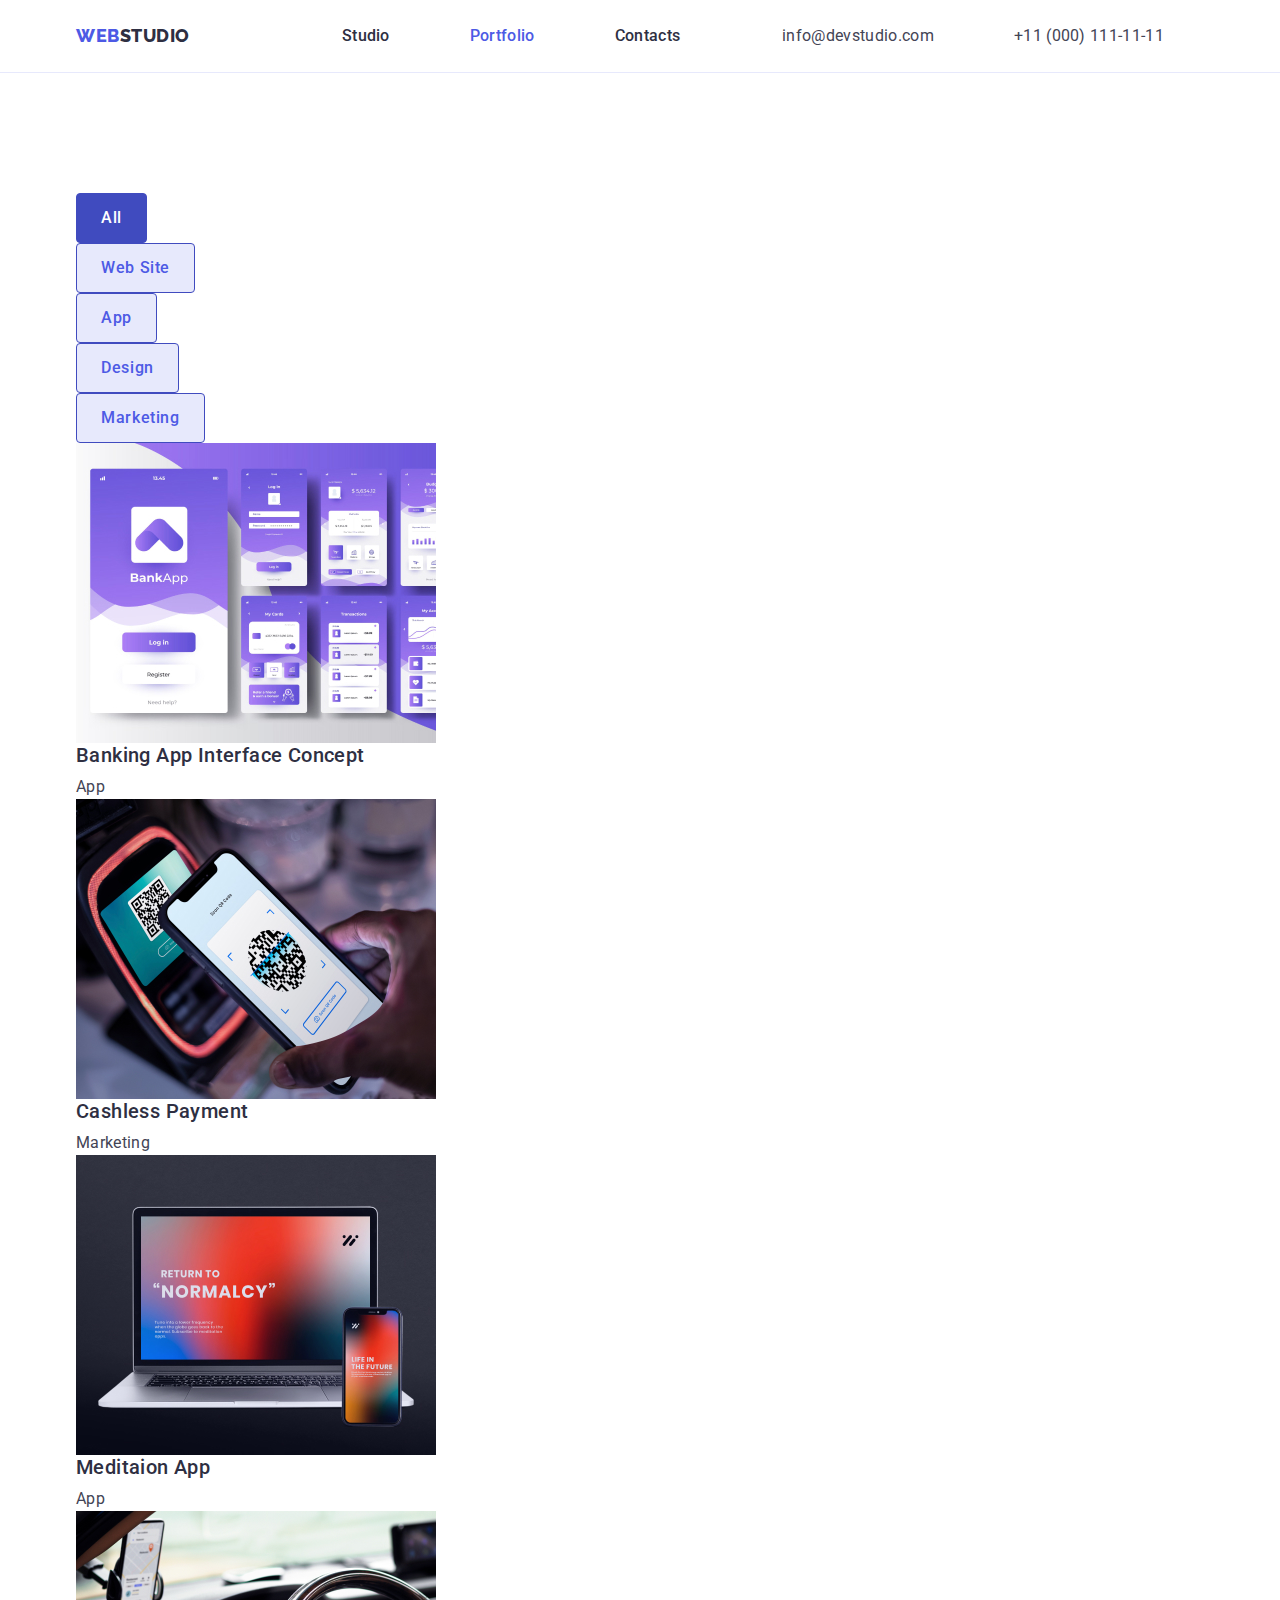
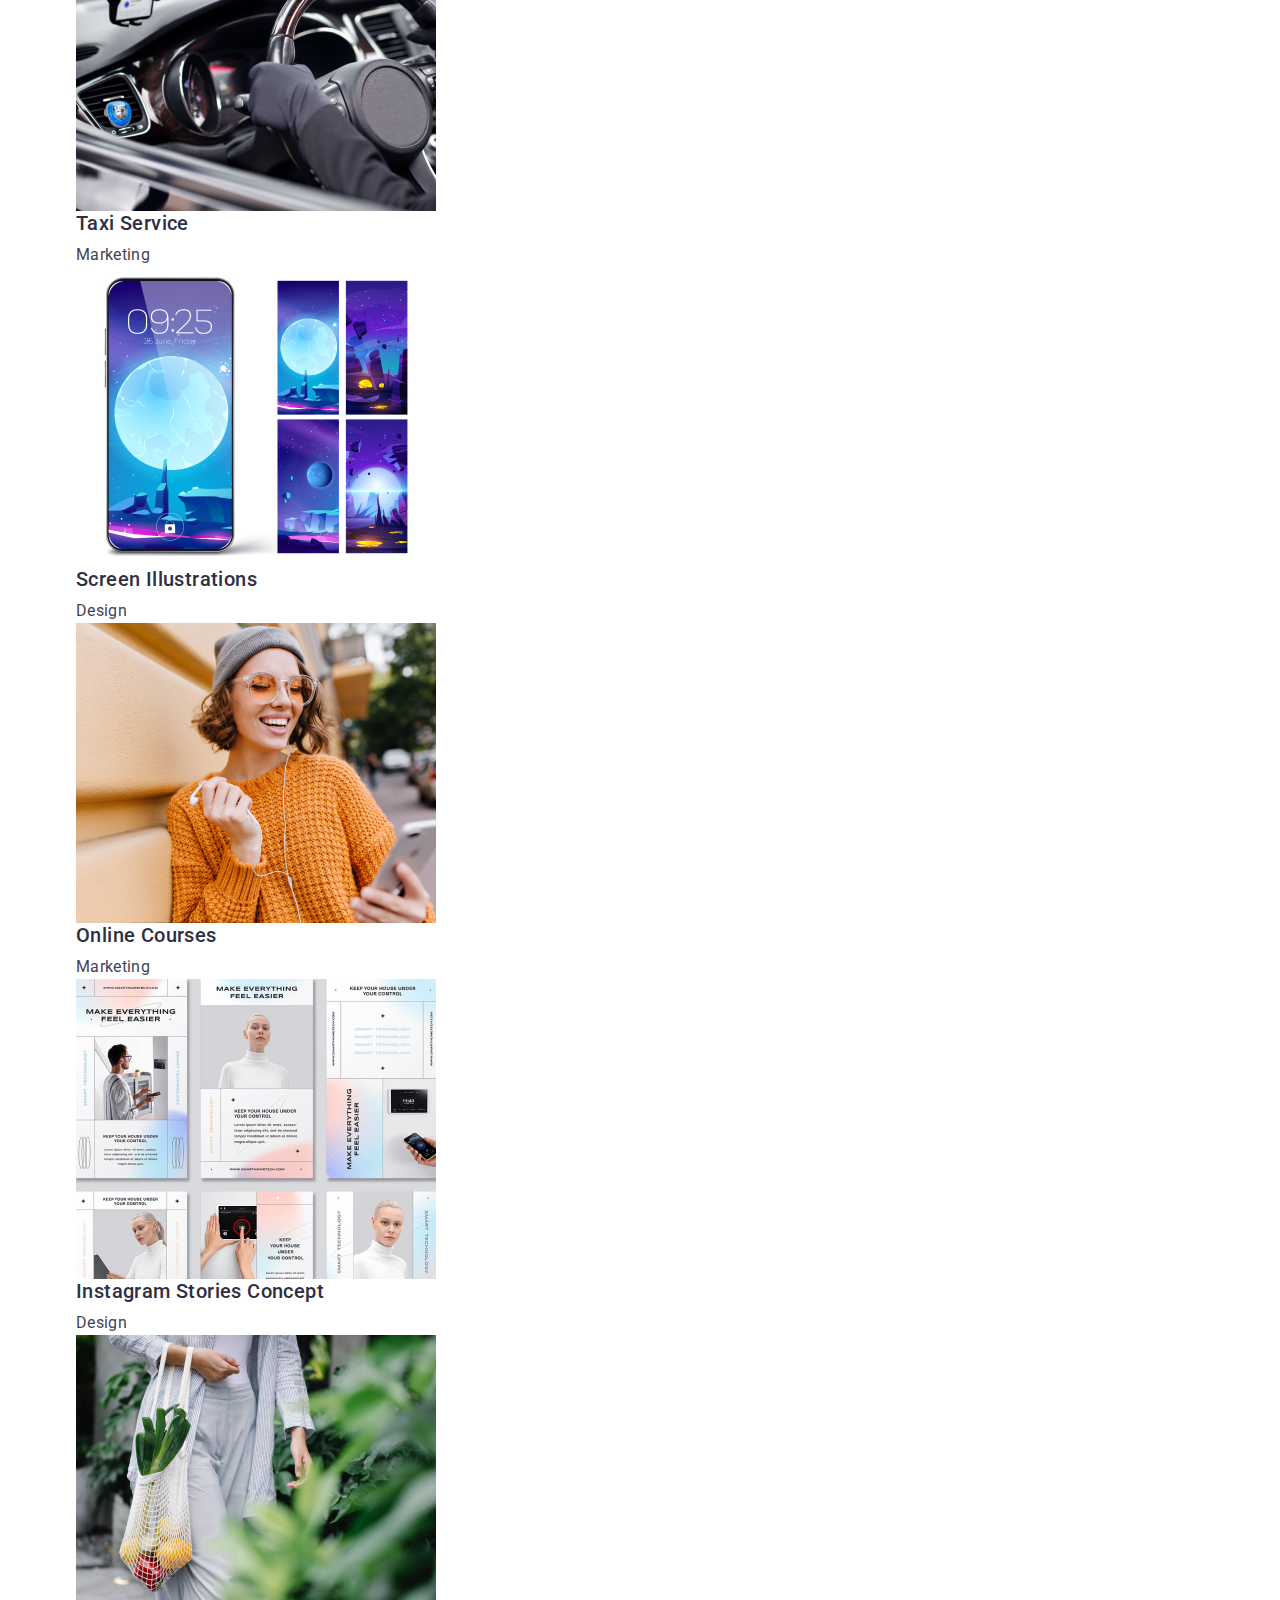
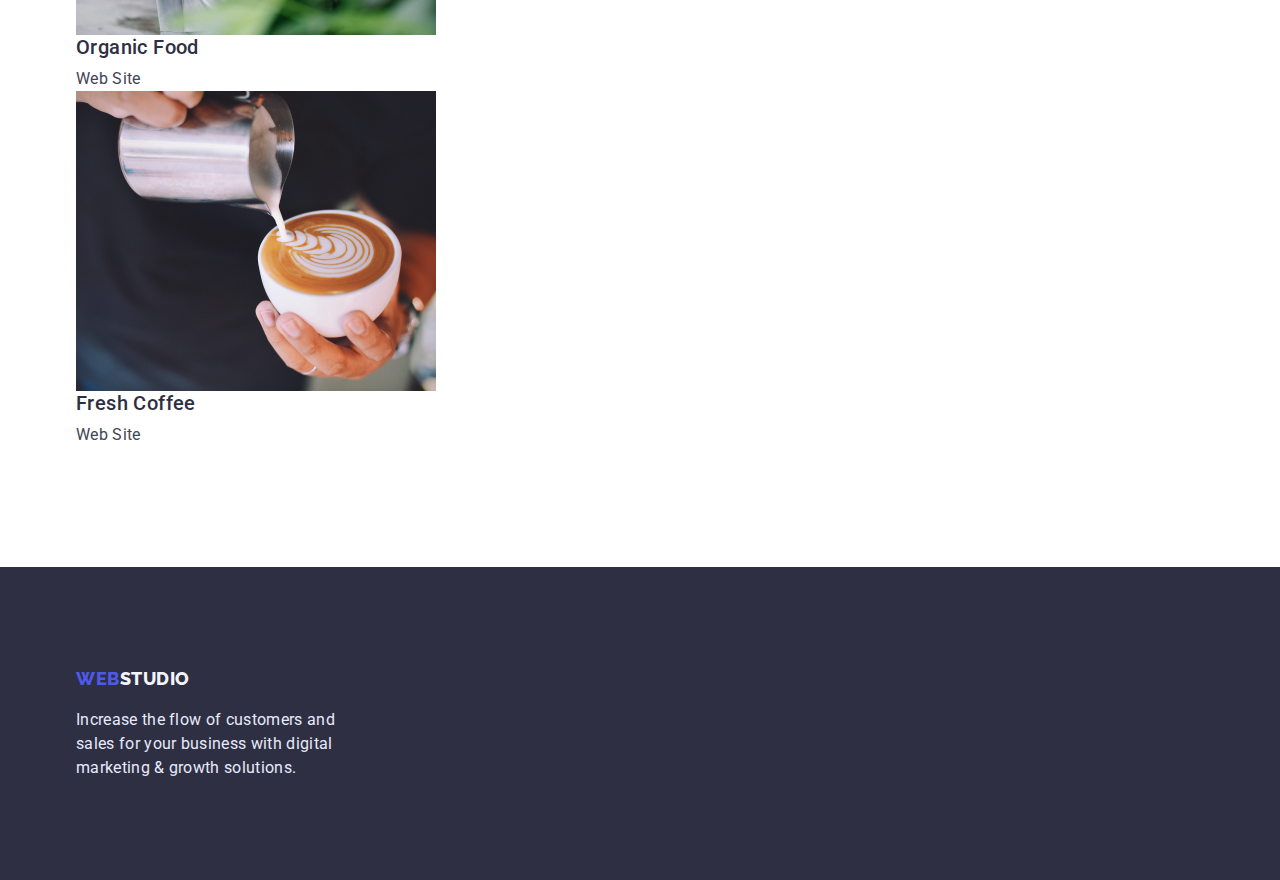
==== portfolio.html @ d83c7fb5 "update" ====
<!DOCTYPE html>
<html lang="en">
  <head>
    <meta charset="UTF-8" />
    <meta http-equiv="X-UA-Compatible" content="IE=edge" />
    <meta name="viewport" content="width=device-width, initial-scale=1.0" />

    <title>WebStudio</title>

    <link rel="preconnect" href="https://fonts.gstatic.com" />
    <link rel="preconnect" href="https://fonts.gstatic.com" crossorigin />
    <link
      href="https://fonts.googleapis.com/css2?family=Raleway:wght@800&family=Roboto:wght@400;500;700;900&display=swap"
      rel="stylesheet"
    />

    <link
      rel="stylesheet"
      href="https://cdnjs.cloudflare.com/ajax/libs/modern-normalize/1.1.0/modern-normalize.min.css"
    />
    <link rel="stylesheet" href="./css/styles.css" />
  </head>

  <body>
    <!-- Header section -->

    <header class="page-header">
      <nav class="container main-nav">
        <a href="./index.html" class="link logo"> <span class="accent">Web</span>Studio </a>

        <ul class="site-nav">
          <li class="item">
            <a href="./index.html" class="link">Studio</a>
          </li>

          <li class="item">
            <a href="./portfolio.html" class="link current">Portfolio</a>
          </li>

          <li class="item">
            <a href="" class="link">Contacts</a>
          </li>
        </ul>

        <ul class="contact-nav">
          <li class="item">
            <a href="mailto:info@devstudio.com" class="link">info@devstudio.com</a>
          </li>
          <li class="item">
            <a href="tel:+110001111111" class="link">+11 (000) 111-11-11</a>
          </li>
        </ul>
      </nav>
    </header>

    <!-- Main information -->

    <main>
      <!-- Portfolio -->

      <section class="section">
        <div class="container">
          <h1 class="title visually-hidden">Portfolio</h1>

          <ul class="list">
            <li><button type="button" class="btn current">All</button></li>
            <li><button type="button" class="btn">Web Site</button></li>
            <li><button type="button" class="btn">App</button></li>
            <li><button type="button" class="btn">Design</button></li>
            <li><button type="button" class="btn">Marketing</button></li>
          </ul>

          <ul class="list">
            <li>
              <img
                src="./images/services/img-1.jpg"
                alt="Banking App Interface Concept"
                width="360"
                height="300"
              />
              <h2 class="subtitle">Banking App Interface Concept</h2>
              <p class="text">App</p>
            </li>
            <li>
              <img
                src="./images/services/img-2.jpg"
                alt="Cashless Payment"
                width="360"
                height="300"
              />
              <h2 class="subtitle">Cashless Payment</h2>
              <p class="text">Marketing</p>
            </li>
            <li>
              <img src="./images/services/img-3.jpg" alt="Meditaion App" width="360" height="300" />
              <h2 class="subtitle">Meditaion App</h2>
              <p class="text">App</p>
            </li>

            <li
              ><img src="./images/services/img-4.jpg" alt="Taxi Service" width="360" height="300" />
              <h2 class="subtitle">Taxi Service</h2>
              <p class="text">Marketing</p>
            </li>
            <li
              ><img
                src="./images/services/img-5.jpg"
                alt="Screen Illustrations"
                width="360"
                height="300"
              />
              <h2 class="subtitle">Screen Illustrations</h2>
              <p class="text">Design</p>
            </li>
            <li
              ><img
                src="./images/services/img-6.jpg"
                alt="Online Courses"
                width="360"
                height="300"
              />
              <h2 class="subtitle">Online Courses</h2>
              <p class="text">Marketing</p>
            </li>

            <li
              ><img
                src="./images/services/img-7.jpg"
                alt="Instagram Stories Concept"
                width="360"
                height="300"
              />
              <h2 class="subtitle">Instagram Stories Concept</h2>
              <p class="text">Design</p>
            </li>
            <li
              ><img src="./images/services/img-8.jpg" alt="Organic Food" width="360" height="300" />
              <h2 class="subtitle">Organic Food</h2>
              <p class="text">Web Site</p>
            </li>
            <li
              ><img src="./images/services/img-9.jpg" alt="Fresh Coffee" width="360" height="300" />
              <h2 class="subtitle">Fresh Coffee</h2>
              <p class="text">Web Site</p>
            </li>
          </ul>
        </div>
      </section>
    </main>

    <!-- Footer -->

    <footer class="page-footer">
      <div class="container">
        <a href="./index.html" class="link logo"> <span class="accent">Web</span>Studio </a>

        <p class="text">
          Increase the flow of customers and sales for your business with digital marketing & growth
          solutions.
        </p>
      </div>
    </footer>
  </body>
</html>
---- css/styles.css ----
:root {

  /* FONTS */

  --main-font: 'Roboto', sans-serif;
  --secondary-font: 'Raleway', sans-serif;

  /* TEXT COLORS  */
  /*  NAVY-BLUE 2e / SLATE 434 */

  --primary-text-cl: #2E2F42;
  --secondary-txt-cl: #434455;
  --logo-dark-txt-cl: #2E2F42;
  --contact-txt-cl: #434455;

  /* IRIS 4d / OCEAN 404 */
  --accent-txt-bg-cl: #404BBF;
  --blue-txt-cl: #4D5AE5;
  --logo-blue-txt-cl: #4D5AE5;


  /* WHITE: ff / CLOUD f4 / CORNFLOWER e7 */
  --hero-main-txt-cl: #FFFFFF;
  --light-primary-text-cl: #FFFFFF;
  --footer-logo-light-txt-cl: #F4F4FD;
  --footer-light-txt-cl: #E7E9FC;

  /* BACKGROUND COLORS */
  --main-bg-cl: #FFFFFF;
  --hero-footer-bg-cl: #2E2F42;
  --blue-button-bg-cl: #4D5AE5;
  --portfolio-filter-button-bg-cl: #F4F4FD;
  --portfolio-filter-btn-borders: #E7E9FC;
  --our-tem-bg-cl: #F4F4FD;

  /* GAPS */

  --card-col-gap: 24px;
  --card-row-gap: 48px;

}


html {
  box-sizing: border-box;
}


*,
*::before,
*::after {
  box-sizing: inherit;
}

body {
  font-family: var(--main-font);
  font-size: 16px;
  line-height: 1.5;
  letter-spacing: 0.02em;
  color: var(--secondary-txt-cl);
  background-color: var(--main-bg-cl);
  margin: 0 auto;

}

h1,
h2,
h3,
h4,
h5,
h6,
p {
  margin: 0;
}

img {
  display: block;
  max-width: 100%;
  height: auto;
}

ul,
ol {
  list-style: none;
  margin: 0;
  padding-left: 0;
}

a {
  text-decoration: none;
  color: inherit;
}


/**
  |============================
  | Common Rules/ Utility
  |============================
*/

.container {
  margin-left: auto;
  margin-right: auto;
  width: 1158px;
  padding-left: 15px;
  padding-right: 15px;

  /* outline: 1px solid tomato; */

}

.mx-auto {
  margin-left: auto;
  margin-right: auto;
}


.list {
  padding: 0;
  margin: 0;
  list-style: none;
}

.link {
  text-decoration: none;
}

.accent {
  color: var(--blue-txt-cl);
}

.btn .btn-hero.centered {

  text-align: center;
}

.text-center {
  text-align: center;
}


.btn {
  display: block;
  cursor: pointer;
  padding: 12px 24px;
  font-family: 'Roboto', sans-serif;
  font-weight: 500;
  font-size: 16px;
  line-height: 1.5;
  letter-spacing: 0.04em;
  color: var(--blue-txt-cl);
  background-color: var(--portfolio-filter-btn-borders);
  border: 1px solid var(--accent-txt-bg-cl);
  border-radius: 4px;
}



.btn.current,
.btn:hover,
.btn:focus {
  color: var(--light-primary-text-cl);
  background-color: var(--accent-txt-bg-cl);
  border-color: var(--accent-txt-bg-cl);
}


.section {
  padding-top: 120px;
  padding-bottom: 120px;
}

.section .title {
  font-weight: 700;
  font-size: 36px;
  line-height: 1.11;
  letter-spacing: 0.02em;
  color: var(--primary-text-cl);

  text-align: center;
  text-transform: capitalize;
}

.section .subtitle {
  font-weight: 500;
  font-size: 20px;
  line-height: 1.2;
  letter-spacing: 0.02em;
  color: var(--primary-text-cl);
}

.section .text {
  line-height: 1.5;
  margin-top: 8px;
  color: var(--secondary-txt-cl);
}

.padtop-0 {
  padding-top: 0;
}

.visually-hidden {
  position: absolute;
  width: 1px;
  height: 1px;
  margin: -1px;
  border: 0;
  padding: 0;

  white-space: nowrap;
  clip-path: inset(100%);
  clip: rect(0 0 0 0);
  overflow: hidden;
}


/**
  |============================
  |   HEADER 
  |============================
*/


.page-header {
  display: flex;
  align-items: center;
  justify-content: space-between;
  border-bottom: 1px solid var(--portfolio-filter-btn-borders);
}


.page-header .container {
  display: flex;
  padding-top: 24px;
  padding-bottom: 24px;
}

/* LOGO */

.logo {
  margin-right: 76px;

  font-family: 'Raleway', sans-serif;
  font-weight: 800;
  font-size: 18px;
  line-height: 1.33;
  letter-spacing: 0.03em;
  text-transform: uppercase;
  color: var(--primary-text-cl);

}



/* SITE NAV */



.main-nav {

  display: flex;
  align-items: center;
}



.site-nav {
  display: flex;
  margin-left: 76px;
}


.site-nav .item {

  margin-right: 40px;
  text-decoration: none;
  list-style: none;

  /* outline: 2px solid tomato; */
}

.site-nav .item+.item {

  margin-left: 40px;
}

/* .site-nav .item:not(:last-child) {
  margin-right: 40px;
} */

.site-nav .link {
  font-weight: 500;
  line-height: 1.5;
  color: var(--primary-text-cl);

}

.site-nav .current {
  color: var(--blue-txt-cl);
}



.site-nav .link:hover,
.site-nav .link:focus {
  color: var(--blue-txt-cl);
}


/* CONTACT NAV */

.contact-nav {
  display: flex;
  margin-left: auto;
}


.contact-nav .item {

  margin-right: 40px;
  text-decoration: none;
  list-style: none;

  /* outline: 2px solid tomato; */
}

.contact-nav .item+.item {

  margin-left: 40px;
}


.contact-nav .link {

  line-height: 1.5;
  color: var(--contact-txt-cl);
}


.contact-nav .link:hover,
.contact-nav .link:focus {
  color: var(--blue-txt-cl);
}


/**
  |============================
  | MAIN INDEX
  |============================
*/


/* HERO section */

.hero {
  padding-top: 188px;
  padding-bottom: 188px;
  background-color: var(--hero-footer-bg-cl);

}

.title {
  margin-top: 0;
  margin-bottom: 0;
}

.hero-title {
  color: var(--main-bg-cl);
  font-weight: 700;
  font-size: 56px;
  line-height: 1.07;
  letter-spacing: 0.02em;
  max-width: 500px;


}

.btn-hero {

  margin-top: 48px;
  padding: 16px 32px;
  color: var(--light-primary-text-cl);
  background-color: var(--blue-txt-cl);
  border-color: var(--blue-txt-cl);
}


/* ABOUT SECTION */

.skills-list {
  display: flex;
}

.skills-list>.item {
  flex-basis: calc(100% / 4);
}

.skills-list>.item:not(:last-child) {
  margin-right: var(--card-col-gap);
}

/* WHAT ARE WE DOING SECTION */

.work-list {
  display: flex;
  justify-content: center;
  margin-top: 72px;
}

.work-list>.item:not(:last-child) {
  margin-right: 24px;
}


/* TEAM section */

.team {
  background-color: var(--portfolio-filter-button-bg-cl);
}

.team-list {
  display: flex;
  margin-top: 72px;
}

.team-list>.item {
  flex-basis: calc(100% / 4);
  background-color: var(--main-bg-cl);
  border-radius: 0px 0px 4px 4px;
}

.team-list>.item:not(:last-child) {
  margin-right: 24px;
}

.team-content {
  padding: 32px 16px;
}


/**
  |============================
  |  PORTFOLIO
  |============================
*/


.portfolio-nav {
  display: flex;
  justify-content: center;
  margin-bottom: 72px;
}

.portfolio-nav>.item:not(:last-child) {
  margin-right: 24px;
}

.portfolio-cards {
  display: flex;
  flex-wrap: wrap;

  margin-top: calc(-1 * var(--card-row-gap));
  margin-left: calc(-1 * var(--card-col-gap));
}

.portfolio-cards>.item {
  flex-basis: calc(100% / 3 - var(--card-col-gap));
  margin-top: var(--card-row-gap);
  margin-left: var(--card-col-gap);
}

.portfolio-cards .card-content {
  border: 1px solid var(--accent-color);
  border-top: 0;
  padding-top: 32px;
  padding-bottom: 32px;
  padding-left: 16px;
}


/**
  |============================
  |   FOOTER
  |============================
*/

.page-footer {
  padding: 100px 0;
  background-color: var(--hero-footer-bg-cl);
  color: var(--footer-light-txt-cl);



}

.page-footer .logo {
  margin-right: 0;
  color: var(--footer-logo-light-txt-cl);
}


.page-footer .text {
  display: block;
  margin-top: 16px;
  line-height: 1.5;
  max-width: 270px;
}
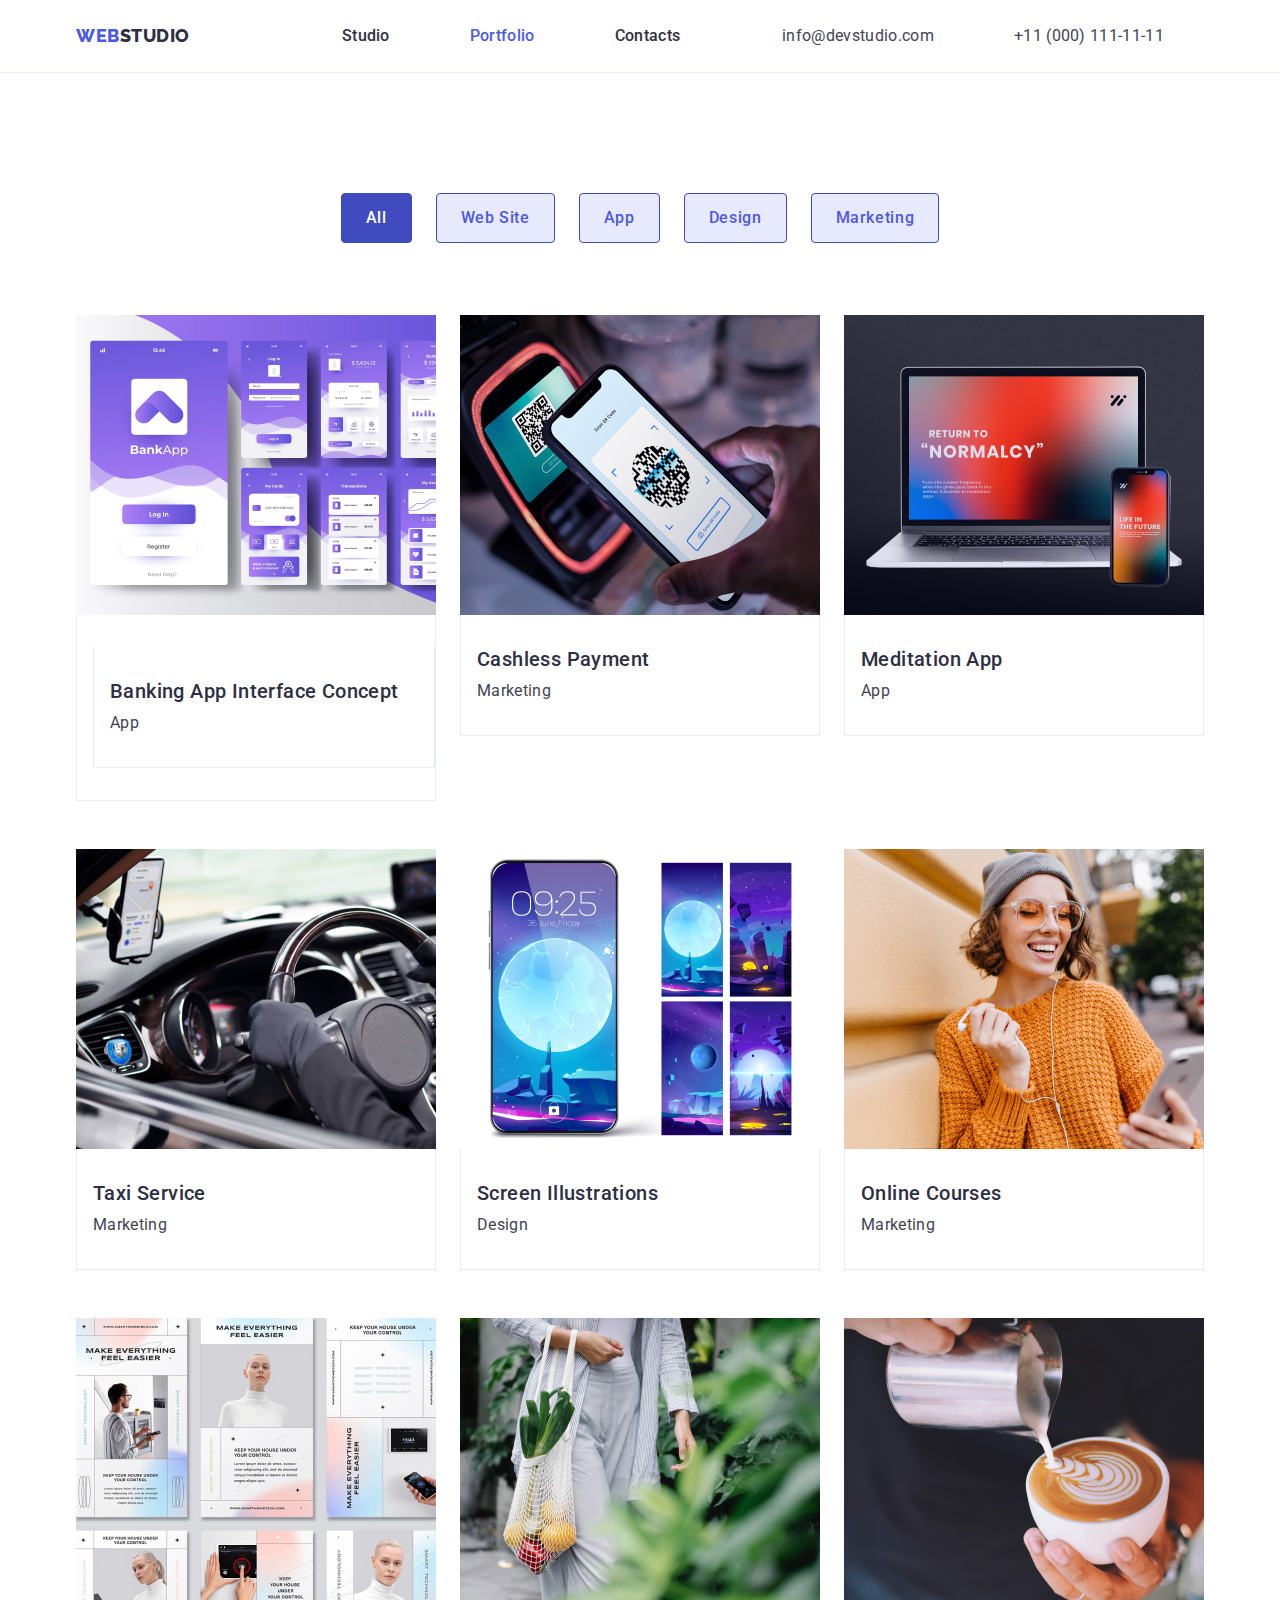
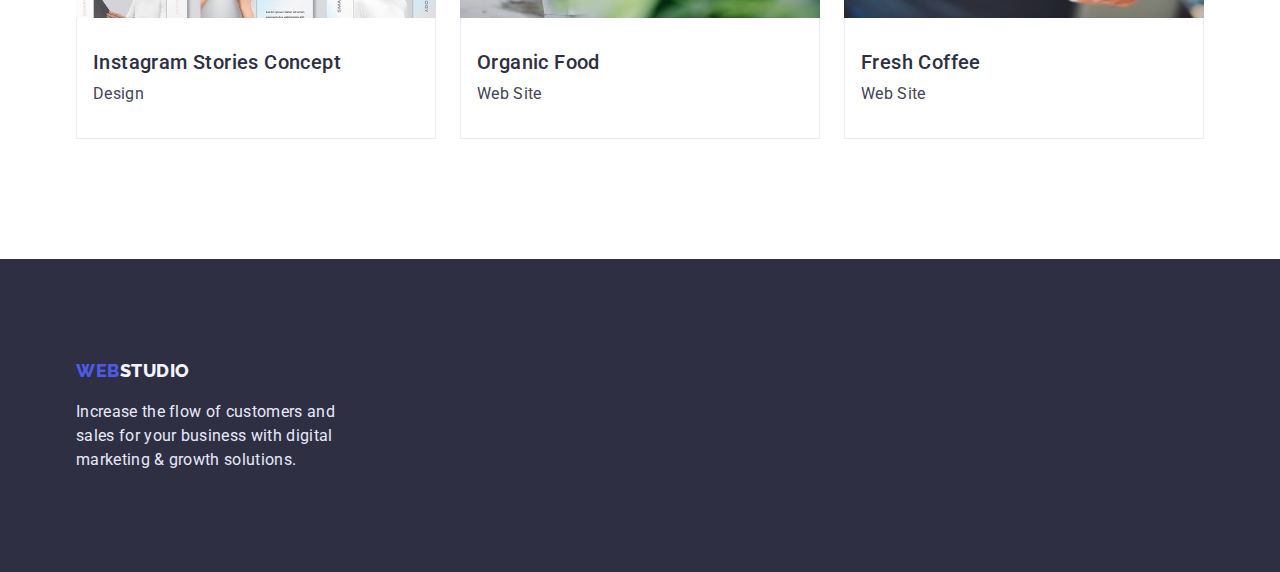
==== commit 8504e4ac: "portfolio" ====
--- a/portfolio.html
+++ b/portfolio.html
@@ -56,92 +56,165 @@
     <!-- Main information -->
 
     <main>
-      <!-- Portfolio -->
+      <!-- Portfolio nav-->
 
       <section class="section">
         <div class="container">
           <h1 class="title visually-hidden">Portfolio</h1>
 
-          <ul class="list">
-            <li><button type="button" class="btn current">All</button></li>
-            <li><button type="button" class="btn">Web Site</button></li>
-            <li><button type="button" class="btn">App</button></li>
-            <li><button type="button" class="btn">Design</button></li>
-            <li><button type="button" class="btn">Marketing</button></li>
+          <ul class="portfolio-nav">
+            <li class="item">
+              <button type="button" class="btn btn-portfolio current">All</button>
+            </li>
+            <li class="item">
+              <button type="button" class="btn btn-portfolio">Web Site</button>
+            </li>
+            <li class="item">
+              <button type="button" class="btn btn-portfolio">App</button>
+            </li>
+            <li class="item">
+              <button type="button" class="btn btn-portfolio">Design</button>
+            </li>
+            <li class="item">
+              <button type="button" class="btn btn-portfolio">Marketing</button>
+            </li>
           </ul>
 
-          <ul class="list">
-            <li>
-              <img
-                src="./images/services/img-1.jpg"
-                alt="Banking App Interface Concept"
-                width="360"
-                height="300"
-              />
-              <h2 class="subtitle">Banking App Interface Concept</h2>
-              <p class="text">App</p>
-            </li>
-            <li>
-              <img
-                src="./images/services/img-2.jpg"
-                alt="Cashless Payment"
-                width="360"
-                height="300"
-              />
-              <h2 class="subtitle">Cashless Payment</h2>
-              <p class="text">Marketing</p>
-            </li>
-            <li>
-              <img src="./images/services/img-3.jpg" alt="Meditaion App" width="360" height="300" />
-              <h2 class="subtitle">Meditaion App</h2>
-              <p class="text">App</p>
-            </li>
-
-            <li
-              ><img src="./images/services/img-4.jpg" alt="Taxi Service" width="360" height="300" />
-              <h2 class="subtitle">Taxi Service</h2>
-              <p class="text">Marketing</p>
-            </li>
-            <li
-              ><img
-                src="./images/services/img-5.jpg"
-                alt="Screen Illustrations"
-                width="360"
-                height="300"
-              />
-              <h2 class="subtitle">Screen Illustrations</h2>
-              <p class="text">Design</p>
-            </li>
-            <li
-              ><img
-                src="./images/services/img-6.jpg"
-                alt="Online Courses"
-                width="360"
-                height="300"
-              />
-              <h2 class="subtitle">Online Courses</h2>
-              <p class="text">Marketing</p>
-            </li>
-
-            <li
-              ><img
-                src="./images/services/img-7.jpg"
-                alt="Instagram Stories Concept"
-                width="360"
-                height="300"
-              />
-              <h2 class="subtitle">Instagram Stories Concept</h2>
-              <p class="text">Design</p>
-            </li>
-            <li
-              ><img src="./images/services/img-8.jpg" alt="Organic Food" width="360" height="300" />
-              <h2 class="subtitle">Organic Food</h2>
-              <p class="text">Web Site</p>
-            </li>
-            <li
-              ><img src="./images/services/img-9.jpg" alt="Fresh Coffee" width="360" height="300" />
-              <h2 class="subtitle">Fresh Coffee</h2>
-              <p class="text">Web Site</p>
+          <!-- Portfolio Cards -->
+
+          <ul class="portfolio-cards">
+            <li class="item">
+              <div class="card-thumb">
+                <img
+                  src="./images/services/img-1.jpg"
+                  alt="Banking App Interface Concept"
+                  width="360"
+                  height="300"
+                />
+              </div>
+
+              <div class="card-content">
+                <div class="card-content">
+                  <h2 class="subtitle">Banking App Interface Concept</h2>
+                  <p class="text">App</p>
+                </div>
+              </div>
+            </li>
+            <li class="item">
+              <div class="card-thumb">
+                <img
+                  src="./images/services/img-2.jpg"
+                  alt="Cashless Payment"
+                  width="360"
+                  height="300"
+                />
+              </div>
+              <div class="card-content">
+                <h2 class="subtitle">Cashless Payment</h2>
+                <p class="text">Marketing</p>
+              </div>
+            </li>
+            <li class="item">
+              <div class="card-thumb">
+                <img
+                  src="./images/services/img-3.jpg"
+                  alt="Meditaion App"
+                  width="360"
+                  height="300"
+                />
+              </div>
+              <div class="card-content">
+                <h2 class="subtitle">Meditation App</h2>
+                <p class="text">App</p>
+              </div>
+            </li>
+
+            <li class="item">
+              <div class="card-thumb">
+                <img
+                  src="./images/services/img-4.jpg"
+                  alt="Taxi Service"
+                  width="360"
+                  height="300"
+                />
+              </div>
+
+              <div class="card-content">
+                <h2 class="subtitle">Taxi Service</h2>
+                <p class="text">Marketing</p>
+              </div>
+            </li>
+            <li class="item">
+              <div class="card-thumb">
+                <img
+                  src="./images/services/img-5.jpg"
+                  alt="Screen Illustrations"
+                  width="360"
+                  height="300"
+                />
+              </div>
+
+              <div class="card-content">
+                <h2 class="subtitle">Screen Illustrations</h2>
+                <p class="text">Design</p>
+              </div>
+            </li>
+            <li class="item">
+              <div class="card-thumb">
+                <img
+                  src="./images/services/img-6.jpg"
+                  alt="Online Courses"
+                  width="360"
+                  height="300"
+                />
+              </div>
+              <div class="card-content">
+                <h2 class="subtitle">Online Courses</h2>
+                <p class="text">Marketing</p>
+              </div>
+            </li>
+
+            <li class="item">
+              <div class="card-thumb">
+                <img
+                  src="./images/services/img-7.jpg"
+                  alt="Instagram Stories Concept"
+                  width="360"
+                  height="300"
+                />
+              </div>
+              <div class="card-content">
+                <h2 class="subtitle">Instagram Stories Concept</h2>
+                <p class="text">Design</p>
+              </div>
+            </li>
+            <li class="item">
+              <div class="card-thumb">
+                <img
+                  src="./images/services/img-8.jpg"
+                  alt="Organic Food"
+                  width="360"
+                  height="300"
+                />
+              </div>
+              <div class="card-content">
+                <h2 class="subtitle">Organic Food</h2>
+                <p class="text">Web Site</p>
+              </div>
+            </li>
+            <li class="item">
+              <div class="card-thumb">
+                <img
+                  src="./images/services/img-9.jpg"
+                  alt="Fresh Coffee"
+                  width="360"
+                  height="300"
+                />
+              </div>
+              <div class="card-content">
+                <h2 class="subtitle">Fresh Coffee</h2>
+                <p class="text">Web Site</p>
+              </div>
             </li>
           </ul>
         </div>
--- a/css/styles.css
+++ b/css/styles.css
@@ -24,6 +24,7 @@
   --light-primary-text-cl: #FFFFFF;
   --footer-logo-light-txt-cl: #F4F4FD;
   --footer-light-txt-cl: #E7E9FC;
+  --borders-light-cl: #E7E9FC;
 
   /* BACKGROUND COLORS */
   --main-bg-cl: #FFFFFF;
@@ -289,6 +290,7 @@
 } */
 
 .site-nav .link {
+  display: block;
   font-weight: 500;
   line-height: 1.5;
   color: var(--primary-text-cl);
@@ -470,7 +472,7 @@
 }
 
 .portfolio-cards .card-content {
-  border: 1px solid var(--accent-color);
+  border: 1px solid var(--borders-light-cl);
   border-top: 0;
   padding-top: 32px;
   padding-bottom: 32px;
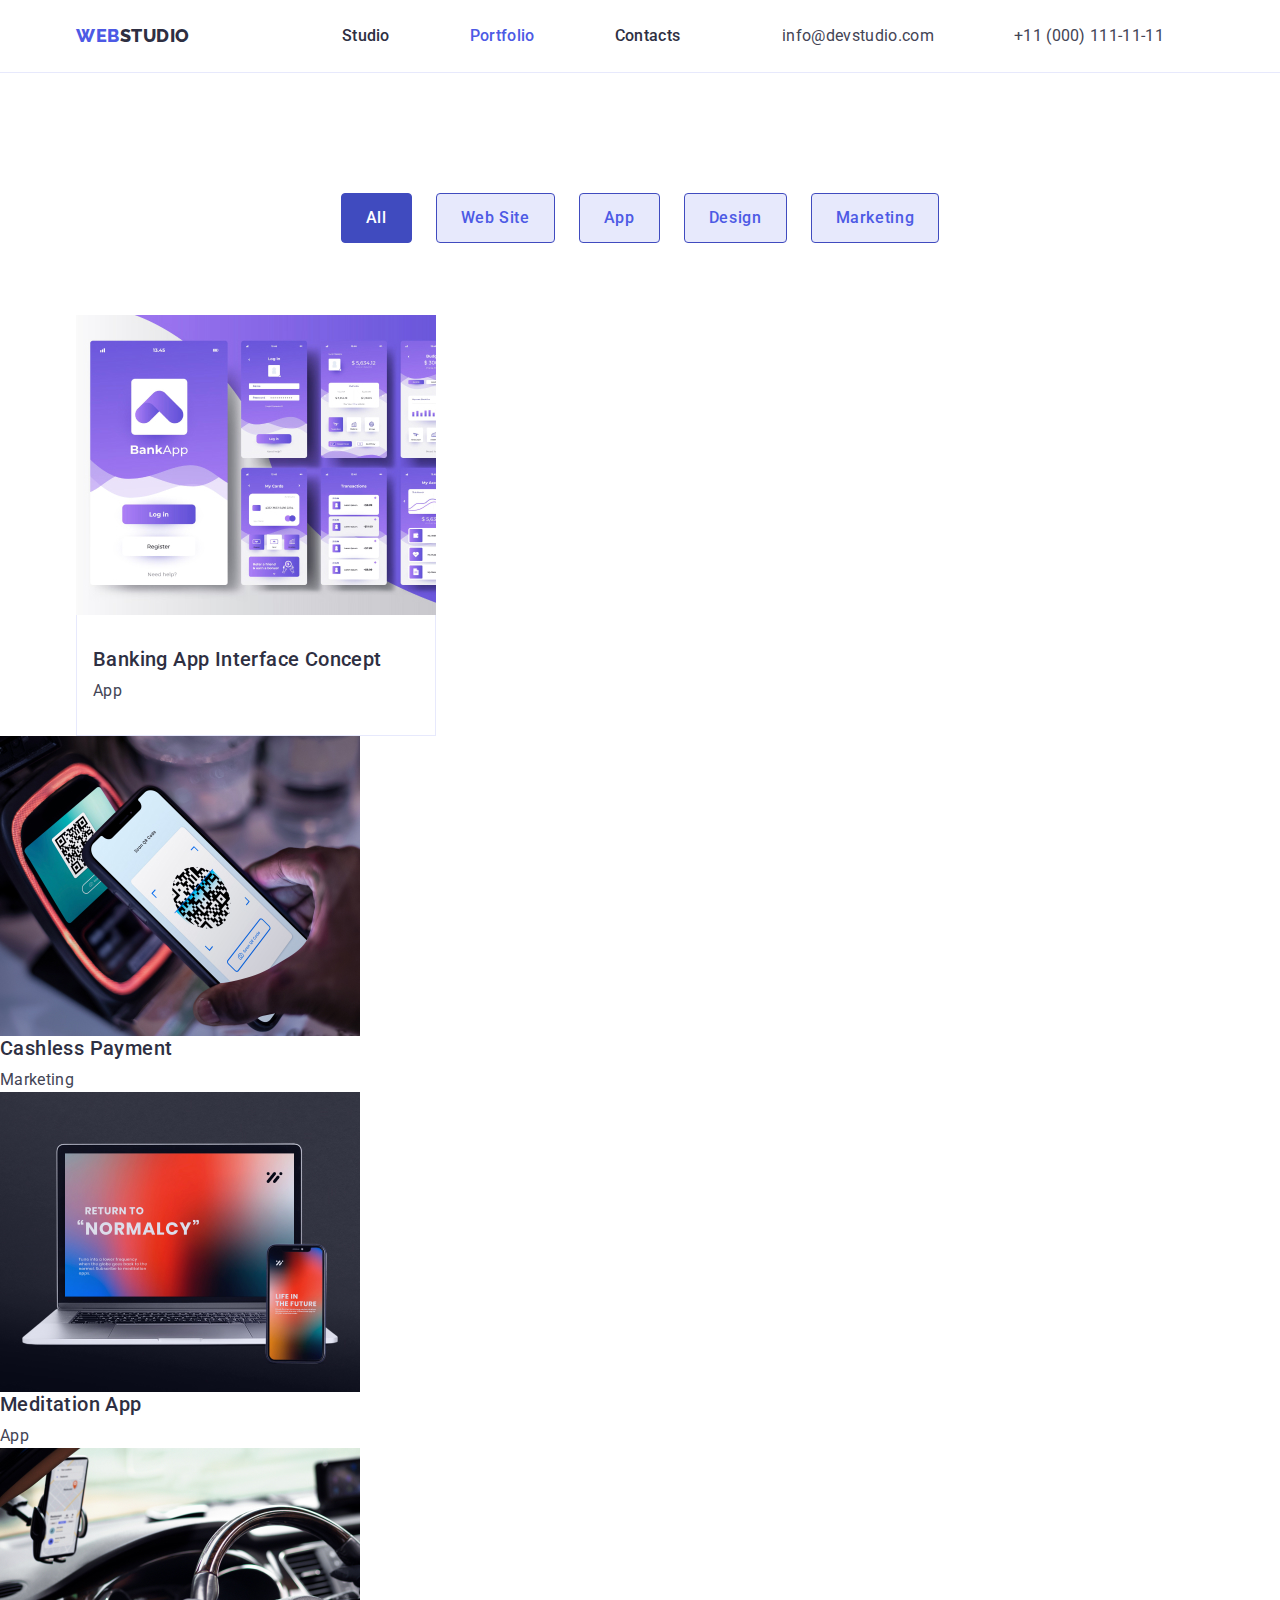
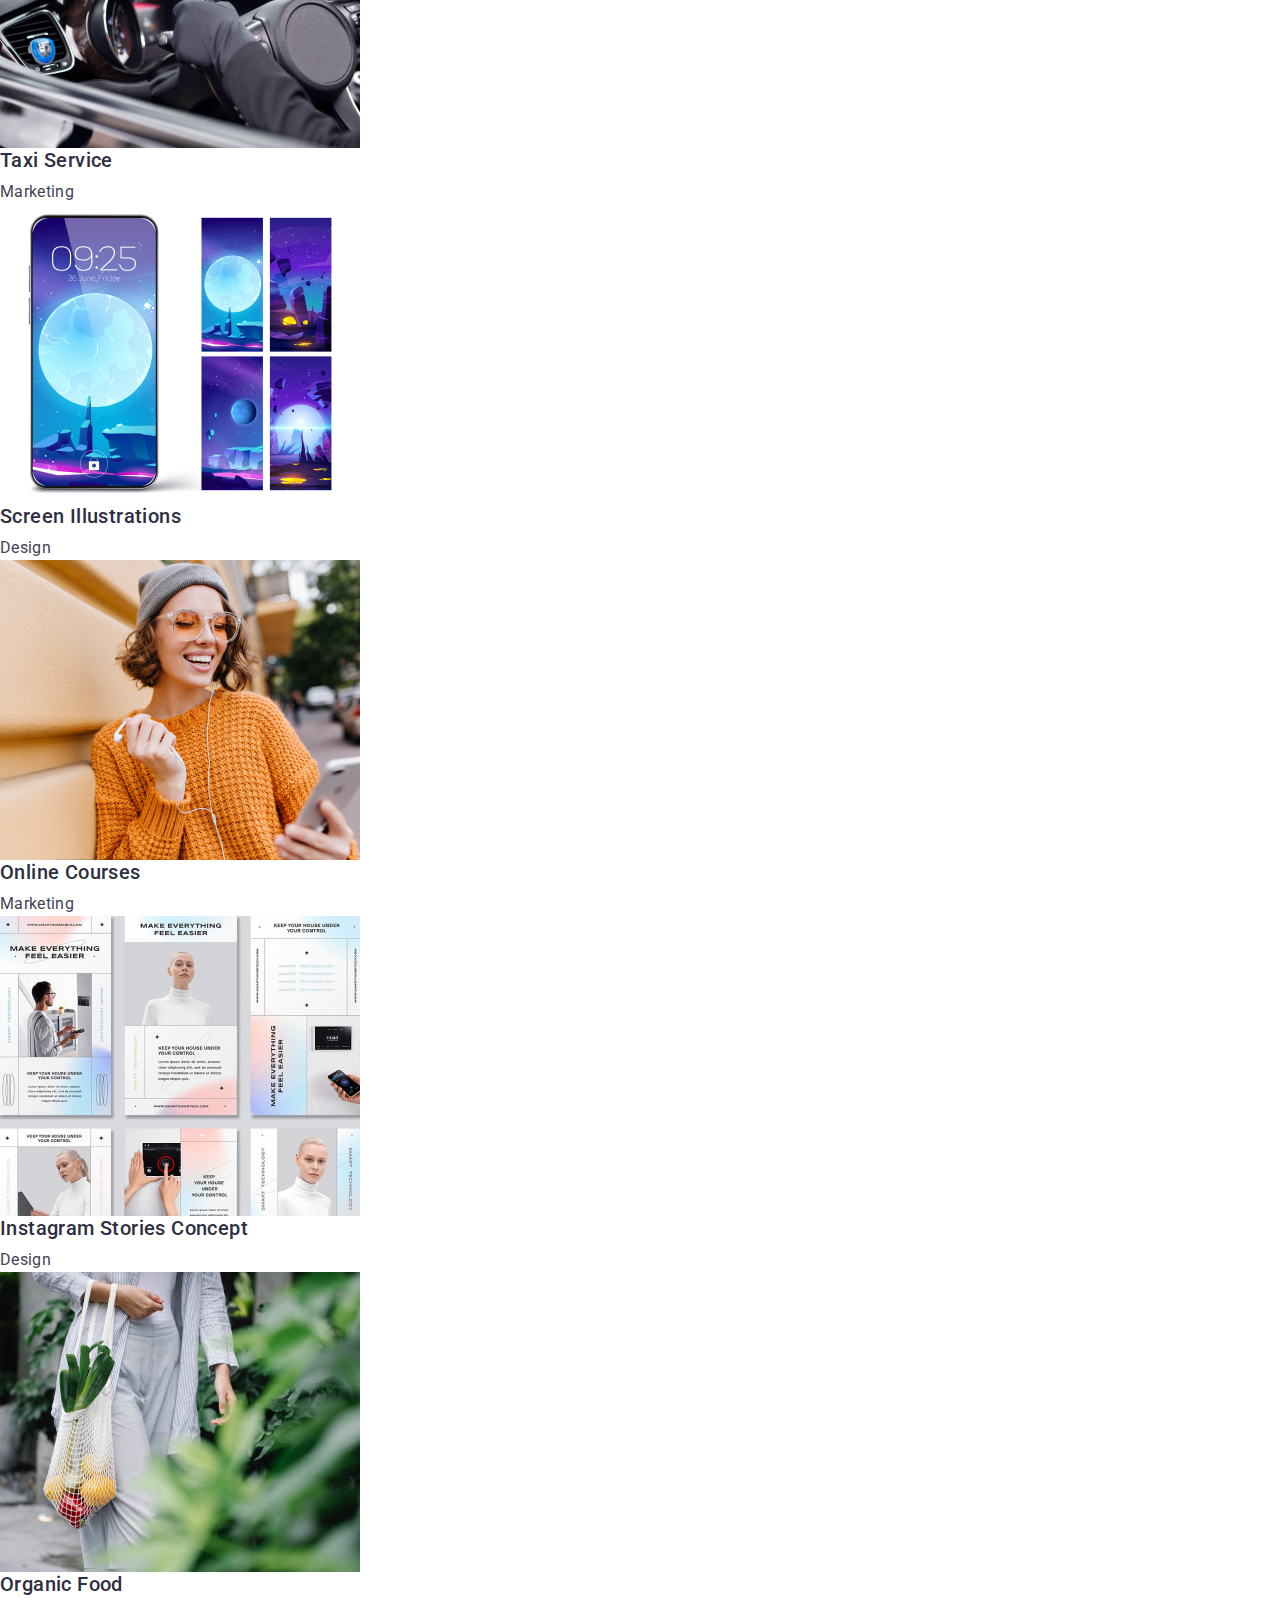
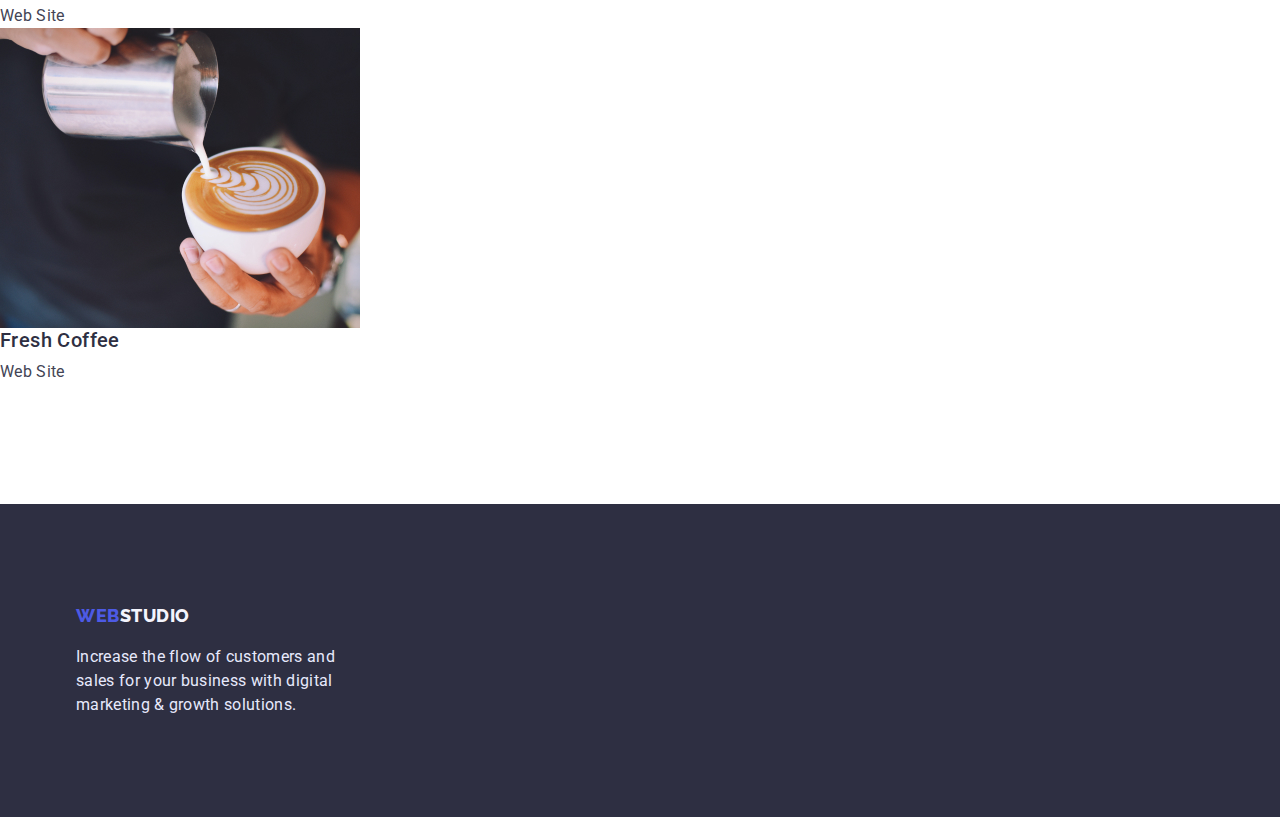
==== commit 71dfd0be: "Update portfolio.html" ====
--- a/portfolio.html
+++ b/portfolio.html
@@ -93,7 +93,7 @@
                 />
               </div>
 
-              <div class="card-content">
+              
                 <div class="card-content">
                   <h2 class="subtitle">Banking App Interface Concept</h2>
                   <p class="text">App</p>
--- a/css/styles.css
+++ b/css/styles.css
@@ -42,16 +42,15 @@
 }
 
 
-html {
-  box-sizing: border-box;
-}
+/* global border box */
 
 
 *,
 *::before,
 *::after {
-  box-sizing: inherit;
-}
+  box-sizing: border-box;
+}
+
 
 body {
   font-family: var(--main-font);
@@ -63,6 +62,8 @@
   margin: 0 auto;
 
 }
+
+/* reset standart style */
 
 h1,
 h2,
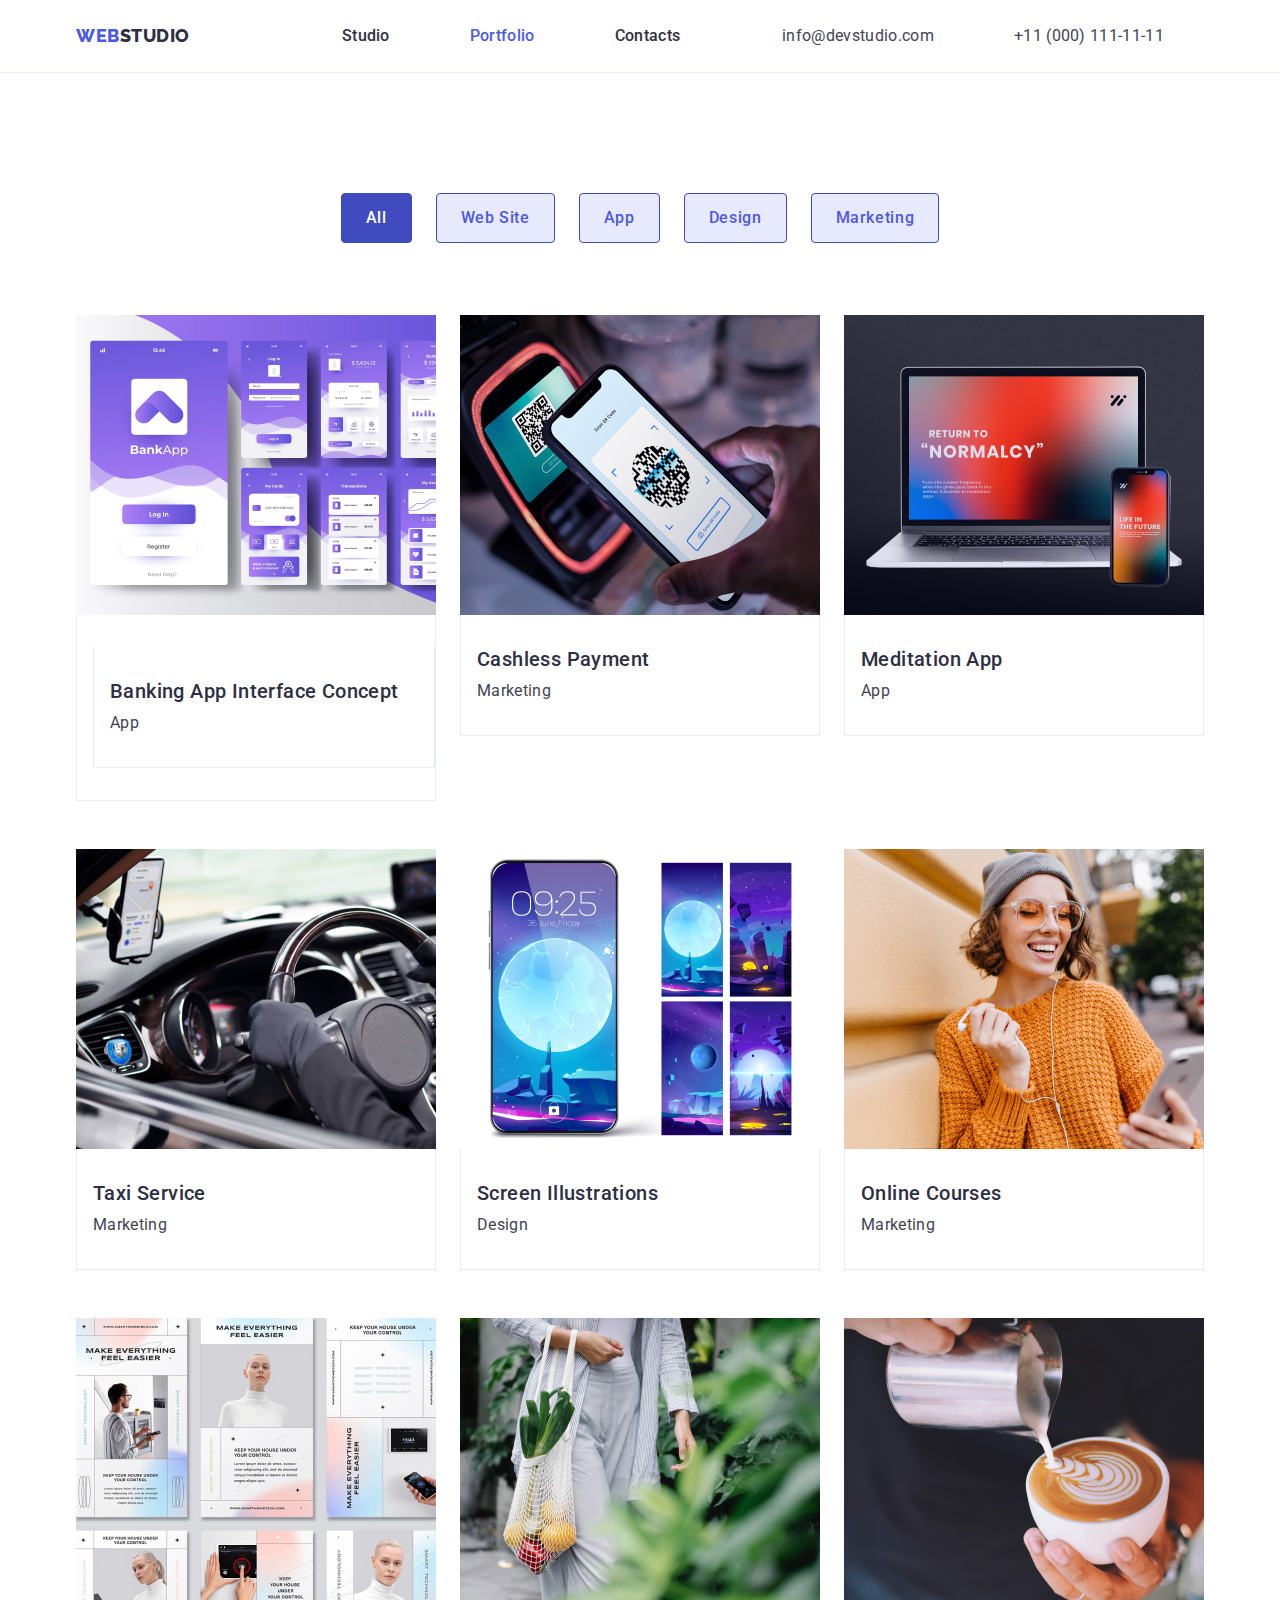
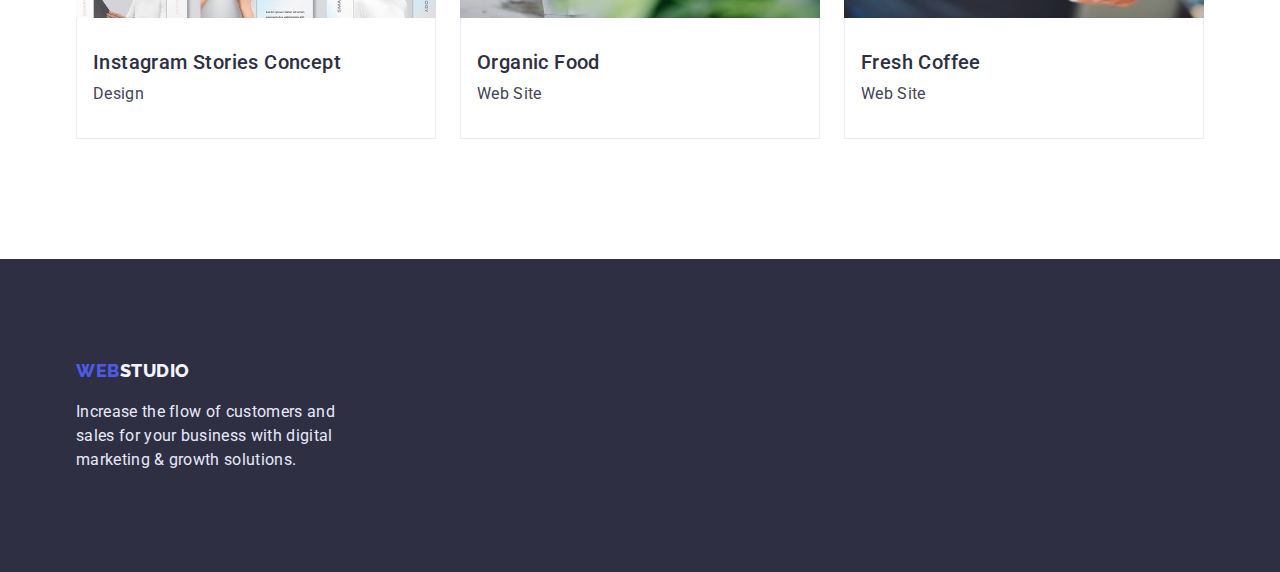
==== commit b1a48722: "Update portfolio.html" ====
--- a/portfolio.html
+++ b/portfolio.html
@@ -93,7 +93,7 @@
                 />
               </div>
 
-              
+              <div class="card-content">
                 <div class="card-content">
                   <h2 class="subtitle">Banking App Interface Concept</h2>
                   <p class="text">App</p>
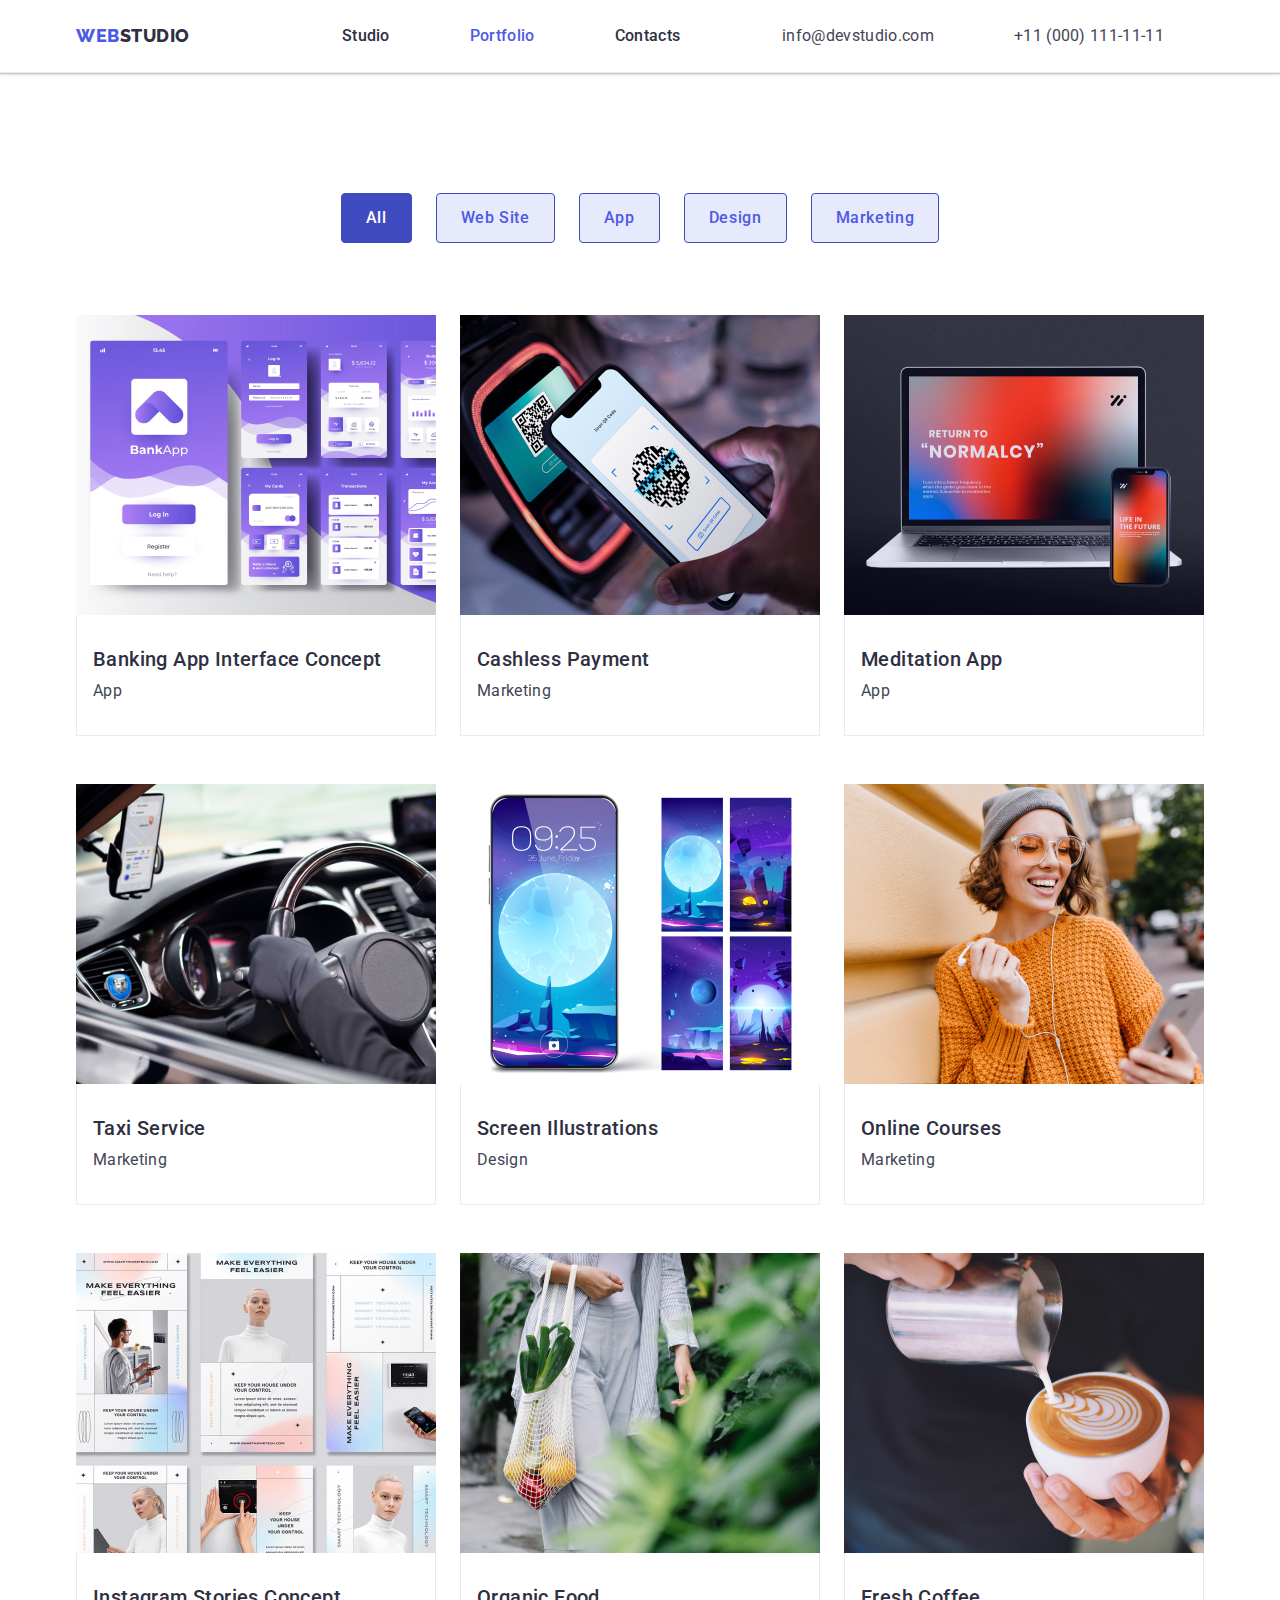
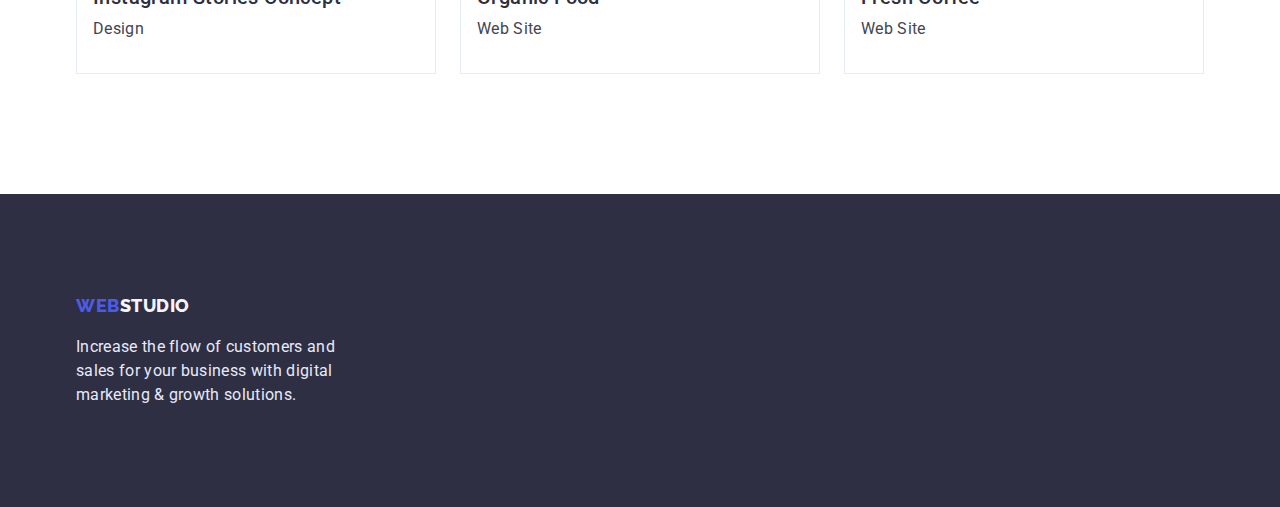
==== commit cd417e78: "portfolio update" ====
--- a/portfolio.html
+++ b/portfolio.html
@@ -94,10 +94,8 @@
               </div>
 
               <div class="card-content">
-                <div class="card-content">
-                  <h2 class="subtitle">Banking App Interface Concept</h2>
-                  <p class="text">App</p>
-                </div>
+                <h2 class="subtitle">Banking App Interface Concept</h2>
+                <p class="text">App</p>
               </div>
             </li>
             <li class="item">
--- a/css/styles.css
+++ b/css/styles.css
@@ -221,9 +221,13 @@
   |   HEADER 
   |============================
 */
-
+header {
+  border-bottom: 1px solid var(--color-for-footer-text);
+  box-shadow: 0px 2px 1px rgba(46, 47, 66, 0.08), 0px 1px 1px rgba(46, 47, 66, 0.16), 0px 1px 6px rgba(46, 47, 66, 0.08);
+}
 
 .page-header {
+  display: block;
   display: flex;
   align-items: center;
   justify-content: space-between;
@@ -356,9 +360,11 @@
 /* HERO section */
 
 .hero {
+
   padding-top: 188px;
   padding-bottom: 188px;
   background-color: var(--hero-footer-bg-cl);
+
 
 }
 
@@ -374,19 +380,27 @@
   line-height: 1.07;
   letter-spacing: 0.02em;
   max-width: 500px;
+  text-align: center;
+
 
 
 }
 
 .btn-hero {
-
+  display: inline;
   margin-top: 48px;
   padding: 16px 32px;
+  font-weight: 500;
+  font-size: 16px;
+  line-height: 1.5;
+  letter-spacing: 0.04em;
+  text-transform: capitalize;
   color: var(--light-primary-text-cl);
   background-color: var(--blue-txt-cl);
   border-color: var(--blue-txt-cl);
-}
-
+  box-shadow: 0px 4px 4px rgba(0, 0, 0, 0.15);
+  border-radius: 4px;
+}
 
 /* ABOUT SECTION */
 
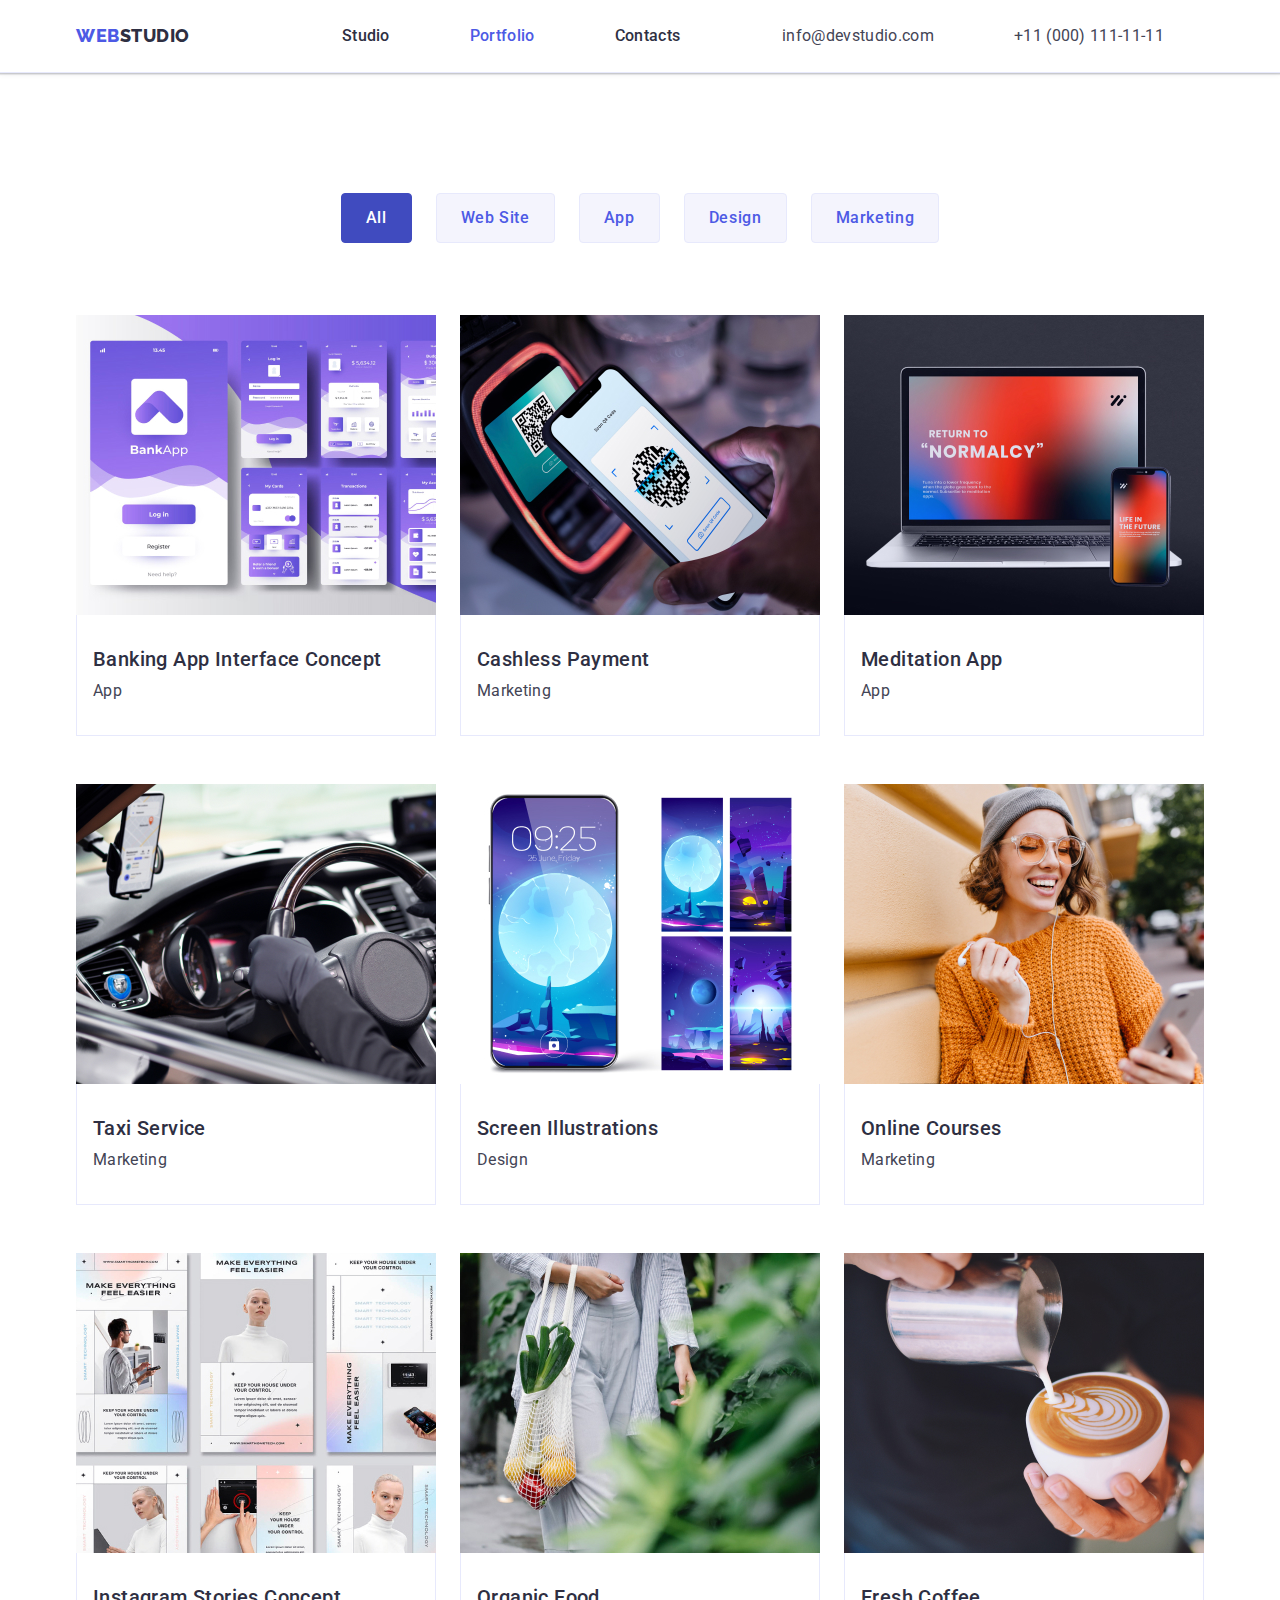
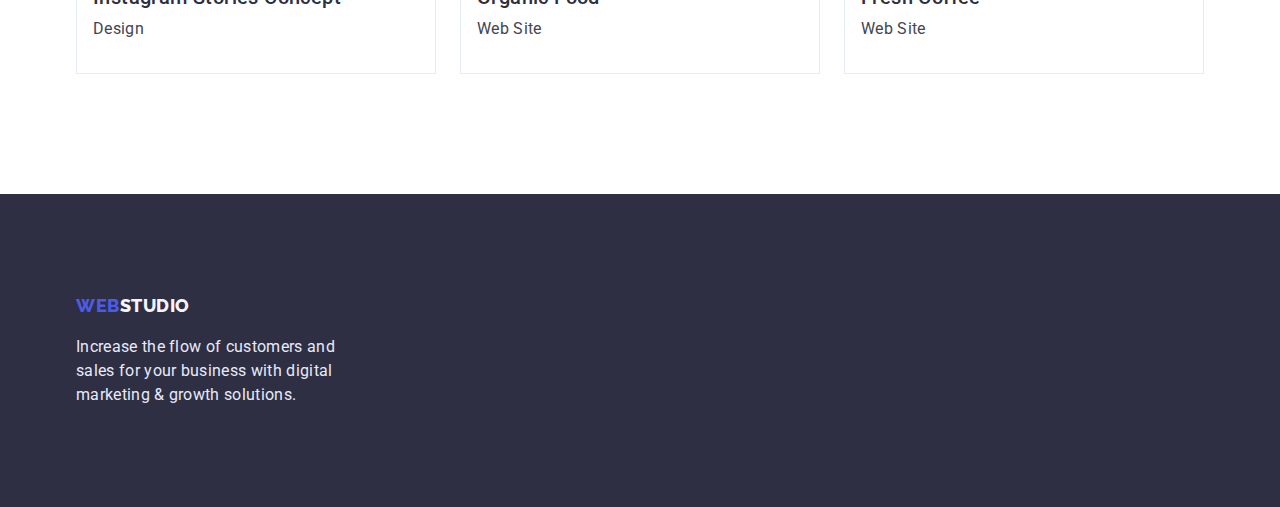
==== commit 9790e22a: "team content fix" ====
--- a/portfolio.html
+++ b/portfolio.html
@@ -64,19 +64,19 @@
 
           <ul class="portfolio-nav">
             <li class="item">
-              <button type="button" class="btn btn-portfolio current">All</button>
-            </li>
-            <li class="item">
-              <button type="button" class="btn btn-portfolio">Web Site</button>
-            </li>
-            <li class="item">
-              <button type="button" class="btn btn-portfolio">App</button>
-            </li>
-            <li class="item">
-              <button type="button" class="btn btn-portfolio">Design</button>
-            </li>
-            <li class="item">
-              <button type="button" class="btn btn-portfolio">Marketing</button>
+              <button type="button" class="btn btn-port current">All</button>
+            </li>
+            <li class="item">
+              <button type="button" class="btn btn-port">Web Site</button>
+            </li>
+            <li class="item">
+              <button type="button" class="btn btn-port">App</button>
+            </li>
+            <li class="item">
+              <button type="button" class="btn btn-port">Design</button>
+            </li>
+            <li class="item">
+              <button type="button" class="btn btn-port">Marketing</button>
             </li>
           </ul>
 
--- a/css/styles.css
+++ b/css/styles.css
@@ -12,6 +12,10 @@
   --secondary-txt-cl: #434455;
   --logo-dark-txt-cl: #2E2F42;
   --contact-txt-cl: #434455;
+
+  /* LIGHT SLATE */
+
+  --light-slate-border-cl: #8E8F99;
 
   /* IRIS 4d / OCEAN 404 */
   --accent-txt-bg-cl: #404BBF;
@@ -118,6 +122,7 @@
 
 
 .list {
+
   padding: 0;
   margin: 0;
   list-style: none;
@@ -151,8 +156,8 @@
   line-height: 1.5;
   letter-spacing: 0.04em;
   color: var(--blue-txt-cl);
-  background-color: var(--portfolio-filter-btn-borders);
-  border: 1px solid var(--accent-txt-bg-cl);
+  background-color: var(---footer-logo-light-txt-cl);
+  border: 1px solid var(--borders-light-cl);
   border-radius: 4px;
 }
 
@@ -288,6 +293,7 @@
 .site-nav .item+.item {
 
   margin-left: 40px;
+
 }
 
 /* .site-nav .item:not(:last-child) {
@@ -461,6 +467,11 @@
   |============================
 */
 
+.btn-port {
+
+  background-color: var(--portfolio-filter-button-bg-cl);
+}
+
 
 .portfolio-nav {
   display: flex;
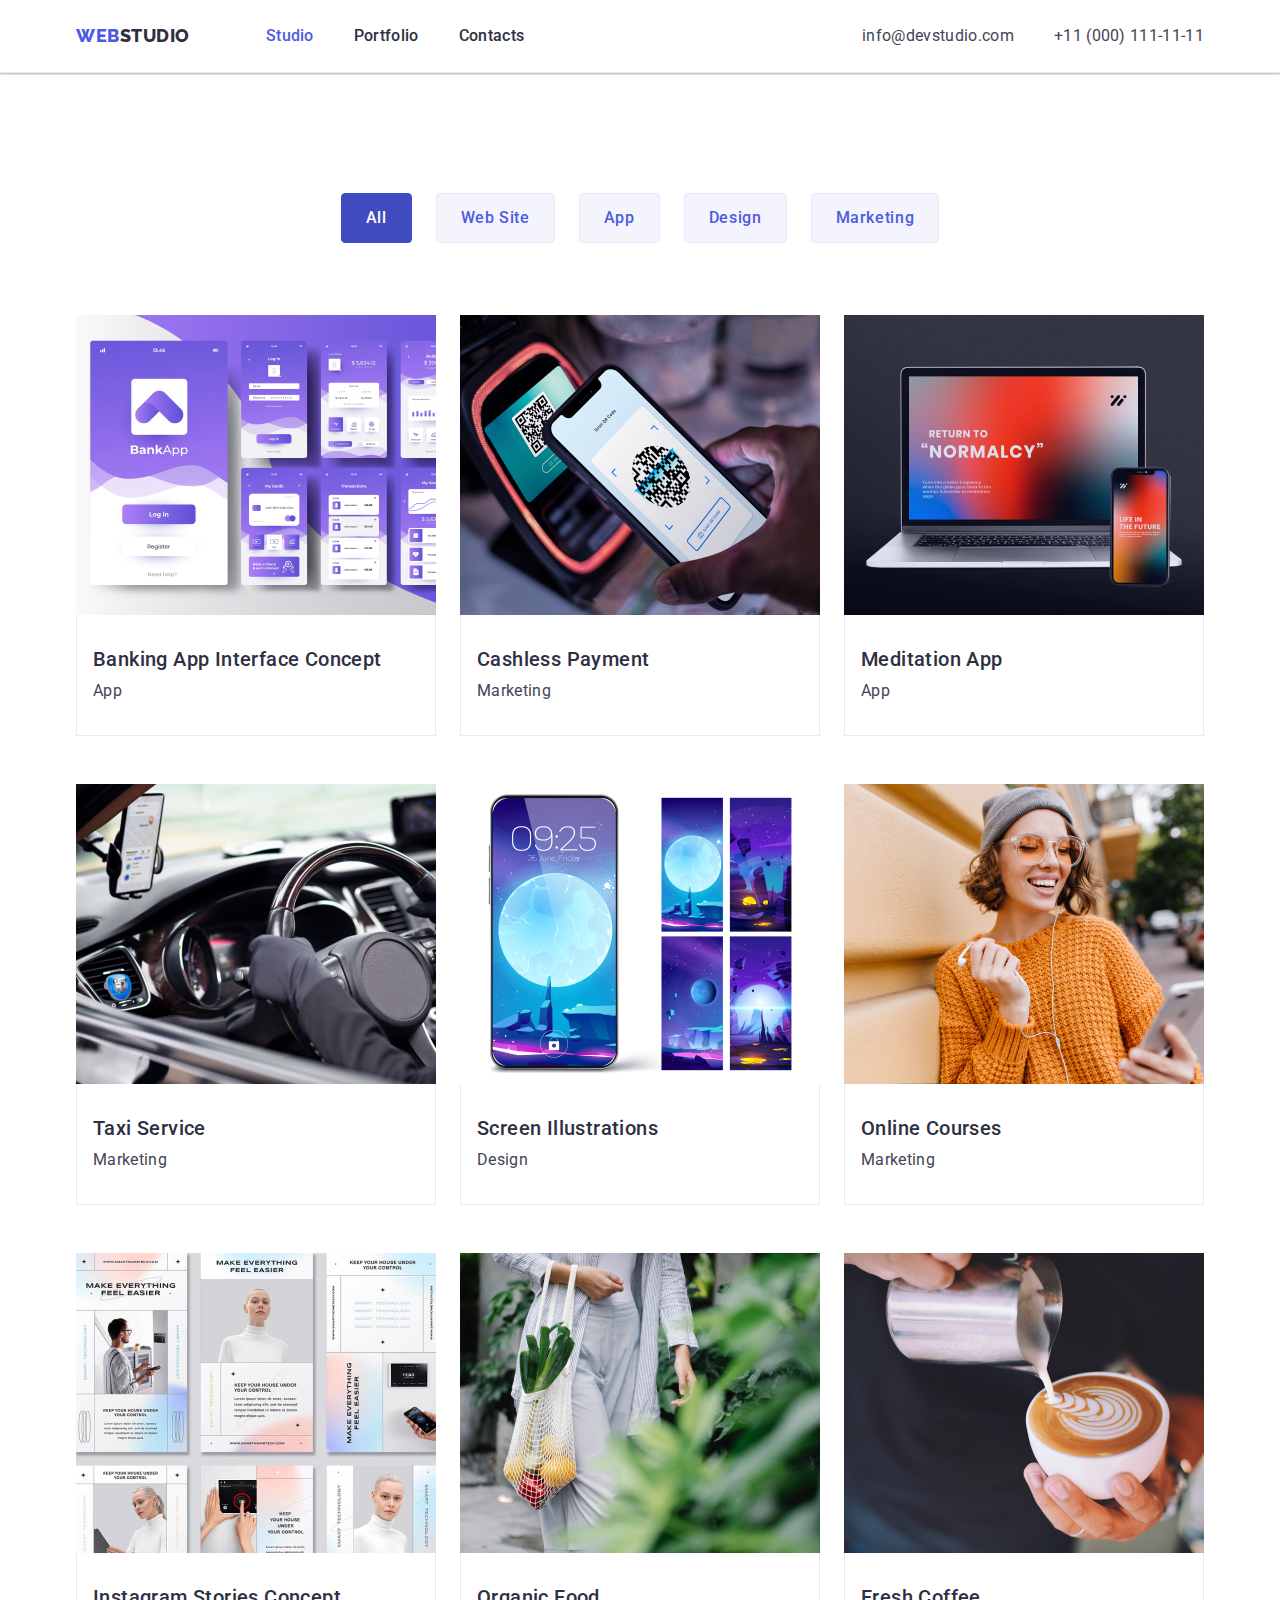
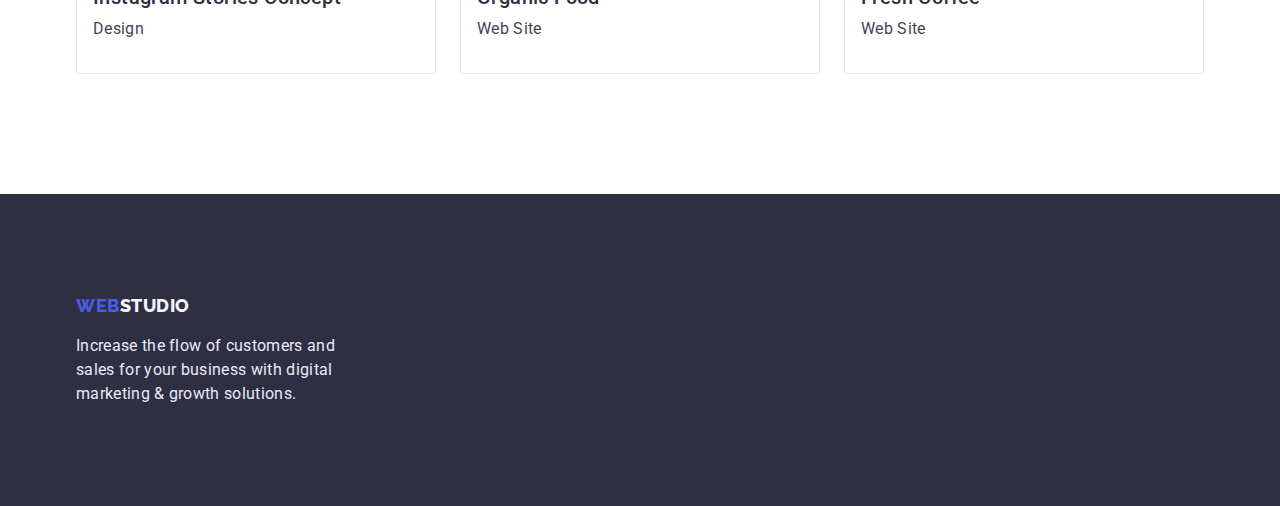
==== commit 4464ea18: "final update" ====
--- a/portfolio.html
+++ b/portfolio.html
@@ -25,22 +25,25 @@
     <!-- Header section -->
 
     <header class="page-header">
-      <nav class="container main-nav">
+      <div class="container main-nav">
         <a href="./index.html" class="link logo"> <span class="accent">Web</span>Studio </a>
 
-        <ul class="site-nav">
-          <li class="item">
-            <a href="./index.html" class="link">Studio</a>
-          </li>
-
-          <li class="item">
-            <a href="./portfolio.html" class="link current">Portfolio</a>
-          </li>
-
-          <li class="item">
-            <a href="" class="link">Contacts</a>
-          </li>
-        </ul>
+        <nav class="main-nav">
+          <ul class="site-nav">
+            <li class="item">
+              <a href="./index.html" class="link current">Studio</a>
+            </li>
+
+            <li class="item">
+              <a href="./portfolio.html" class="link">Portfolio</a>
+            </li>
+
+            <li class="item">
+              <a href="" class="link">Contacts</a>
+            </li>
+          </ul>
+        </nav>
+        <!-- Contact nav -->
 
         <ul class="contact-nav">
           <li class="item">
@@ -50,7 +53,7 @@
             <a href="tel:+110001111111" class="link">+11 (000) 111-11-11</a>
           </li>
         </ul>
-      </nav>
+      </div>
     </header>
 
     <!-- Main information -->
--- a/css/styles.css
+++ b/css/styles.css
@@ -59,11 +59,10 @@
 body {
   font-family: var(--main-font);
   font-size: 16px;
-  line-height: 1.5;
   letter-spacing: 0.02em;
   color: var(--secondary-txt-cl);
   background-color: var(--main-bg-cl);
-  margin: 0 auto;
+
 
 }
 
@@ -97,13 +96,6 @@
   color: inherit;
 }
 
-
-/**
-  |============================
-  | Common Rules/ Utility
-  |============================
-*/
-
 .container {
   margin-left: auto;
   margin-right: auto;
@@ -111,11 +103,18 @@
   padding-left: 15px;
   padding-right: 15px;
 
-  /* outline: 1px solid tomato; */
-
-}
-
-.mx-auto {
+
+  /**
+  |============================
+  | Common Rules/ Utility
+  |============================
+*/
+
+
+
+}
+
+.centered {
   margin-left: auto;
   margin-right: auto;
 }
@@ -139,6 +138,7 @@
 .btn .btn-hero.centered {
 
   text-align: center;
+
 }
 
 .text-center {
@@ -226,30 +226,33 @@
   |   HEADER 
   |============================
 */
+
+
 header {
-  border-bottom: 1px solid var(--color-for-footer-text);
+  border-bottom: 1px solid var(--portfolio-filter-btn-borders);
   box-shadow: 0px 2px 1px rgba(46, 47, 66, 0.08), 0px 1px 1px rgba(46, 47, 66, 0.16), 0px 1px 6px rgba(46, 47, 66, 0.08);
 }
 
 .page-header {
-  display: block;
-  display: flex;
-  align-items: center;
-  justify-content: space-between;
-  border-bottom: 1px solid var(--portfolio-filter-btn-borders);
-}
-
-
-.page-header .container {
-  display: flex;
   padding-top: 24px;
   padding-bottom: 24px;
+
+}
+
+.page-header .container {
+  display: flex;
+
+}
+
+.main-nav {
+
+  display: flex;
+  align-items: center;
 }
 
 /* LOGO */
 
 .logo {
-  margin-right: 76px;
 
   font-family: 'Raleway', sans-serif;
   font-weight: 800;
@@ -266,15 +269,6 @@
 /* SITE NAV */
 
 
-
-.main-nav {
-
-  display: flex;
-  align-items: center;
-}
-
-
-
 .site-nav {
   display: flex;
   margin-left: 76px;
@@ -283,7 +277,7 @@
 
 .site-nav .item {
 
-  margin-right: 40px;
+
   text-decoration: none;
   list-style: none;
 
@@ -330,7 +324,7 @@
 
 .contact-nav .item {
 
-  margin-right: 40px;
+
   text-decoration: none;
   list-style: none;
 
@@ -370,16 +364,12 @@
   padding-top: 188px;
   padding-bottom: 188px;
   background-color: var(--hero-footer-bg-cl);
-
-
-}
-
-.title {
-  margin-top: 0;
-  margin-bottom: 0;
+  text-align: center;
+
 }
 
 .hero-title {
+
   color: var(--main-bg-cl);
   font-weight: 700;
   font-size: 56px;
@@ -387,25 +377,18 @@
   letter-spacing: 0.02em;
   max-width: 500px;
   text-align: center;
-
+  margin: 0 auto;
 
 
 }
 
 .btn-hero {
-  display: inline;
   margin-top: 48px;
   padding: 16px 32px;
-  font-weight: 500;
-  font-size: 16px;
-  line-height: 1.5;
-  letter-spacing: 0.04em;
-  text-transform: capitalize;
   color: var(--light-primary-text-cl);
   background-color: var(--blue-txt-cl);
   border-color: var(--blue-txt-cl);
-  box-shadow: 0px 4px 4px rgba(0, 0, 0, 0.15);
-  border-radius: 4px;
+
 }
 
 /* ABOUT SECTION */
@@ -428,6 +411,7 @@
   display: flex;
   justify-content: center;
   margin-top: 72px;
+
 }
 
 .work-list>.item:not(:last-child) {
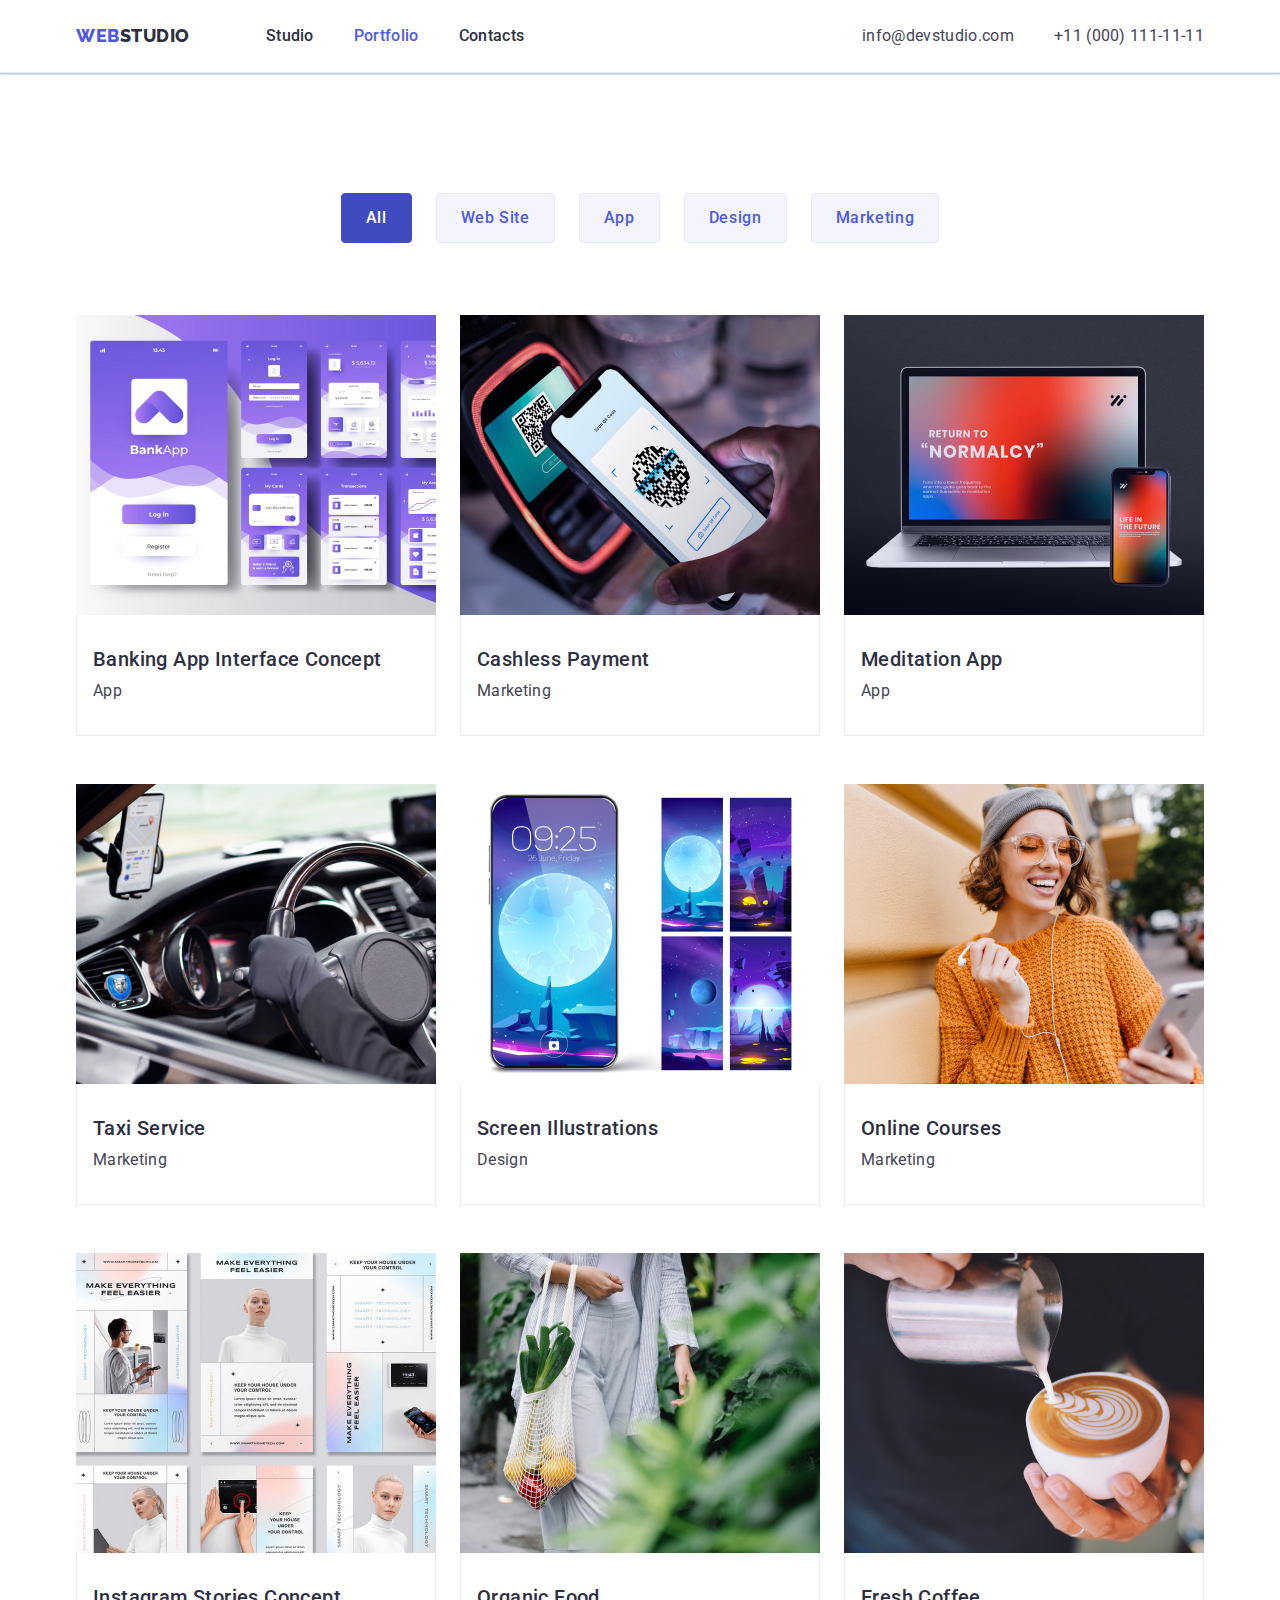
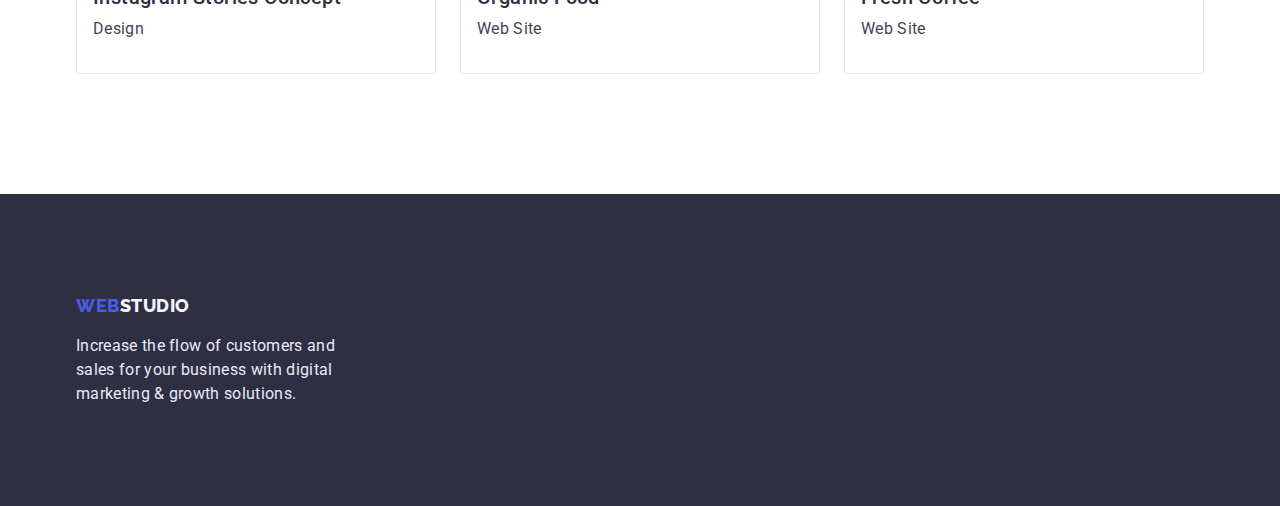
==== commit 7bf10ba9: "last final changes" ====
--- a/portfolio.html
+++ b/portfolio.html
@@ -25,17 +25,17 @@
     <!-- Header section -->
 
     <header class="page-header">
-      <div class="container main-nav">
+      <div class="container">
         <a href="./index.html" class="link logo"> <span class="accent">Web</span>Studio </a>
 
         <nav class="main-nav">
           <ul class="site-nav">
             <li class="item">
-              <a href="./index.html" class="link current">Studio</a>
-            </li>
-
-            <li class="item">
-              <a href="./portfolio.html" class="link">Portfolio</a>
+              <a href="./index.html" class="link">Studio</a>
+            </li>
+
+            <li class="item">
+              <a href="./portfolio.html" class="link current">Portfolio</a>
             </li>
 
             <li class="item">
@@ -67,19 +67,19 @@
 
           <ul class="portfolio-nav">
             <li class="item">
-              <button type="button" class="btn btn-port current">All</button>
-            </li>
-            <li class="item">
-              <button type="button" class="btn btn-port">Web Site</button>
-            </li>
-            <li class="item">
-              <button type="button" class="btn btn-port">App</button>
-            </li>
-            <li class="item">
-              <button type="button" class="btn btn-port">Design</button>
-            </li>
-            <li class="item">
-              <button type="button" class="btn btn-port">Marketing</button>
+              <button type="button" class="btn btn-portfolio current">All</button>
+            </li>
+            <li class="item">
+              <button type="button" class="btn btn-portfolio">Web Site</button>
+            </li>
+            <li class="item">
+              <button type="button" class="btn btn-portfolio">App</button>
+            </li>
+            <li class="item">
+              <button type="button" class="btn btn-portfolio">Design</button>
+            </li>
+            <li class="item">
+              <button type="button" class="btn btn-portfolio">Marketing</button>
             </li>
           </ul>
 
--- a/css/styles.css
+++ b/css/styles.css
@@ -177,6 +177,13 @@
   padding-bottom: 120px;
 }
 
+
+/* .section-portfolio-nav {
+  padding-top: 96px;
+  padding-bottom: 72px;
+
+} */
+
 .section .title {
   font-weight: 700;
   font-size: 36px;
@@ -227,29 +234,6 @@
   |============================
 */
 
-
-header {
-  border-bottom: 1px solid var(--portfolio-filter-btn-borders);
-  box-shadow: 0px 2px 1px rgba(46, 47, 66, 0.08), 0px 1px 1px rgba(46, 47, 66, 0.16), 0px 1px 6px rgba(46, 47, 66, 0.08);
-}
-
-.page-header {
-  padding-top: 24px;
-  padding-bottom: 24px;
-
-}
-
-.page-header .container {
-  display: flex;
-
-}
-
-.main-nav {
-
-  display: flex;
-  align-items: center;
-}
-
 /* LOGO */
 
 .logo {
@@ -265,13 +249,41 @@
 }
 
 
+header {
+  border-bottom: 1px solid var(--portfolio-filter-btn-borders);
+  box-shadow: 0px 2px 1px rgba(46, 47, 66, 0.08), 0px 1px 1px rgba(46, 47, 66, 0.16), 0px 1px 6px rgba(46, 47, 66, 0.08);
+}
+
+.page-header {
+  padding-top: 24px;
+  padding-bottom: 24px;
+
+}
+
+.page-header .container {
+  display: flex;
+  align-items: center;
+
+}
+
+
 
 /* SITE NAV */
 
 
+
+.main-nav {
+
+  display: flex;
+  align-items: center;
+  margin-left: 76px;
+}
+
+
+
 .site-nav {
   display: flex;
-  margin-left: 76px;
+
 }
 
 
@@ -451,7 +463,7 @@
   |============================
 */
 
-.btn-port {
+.btn-portfolio {
 
   background-color: var(--portfolio-filter-button-bg-cl);
 }
